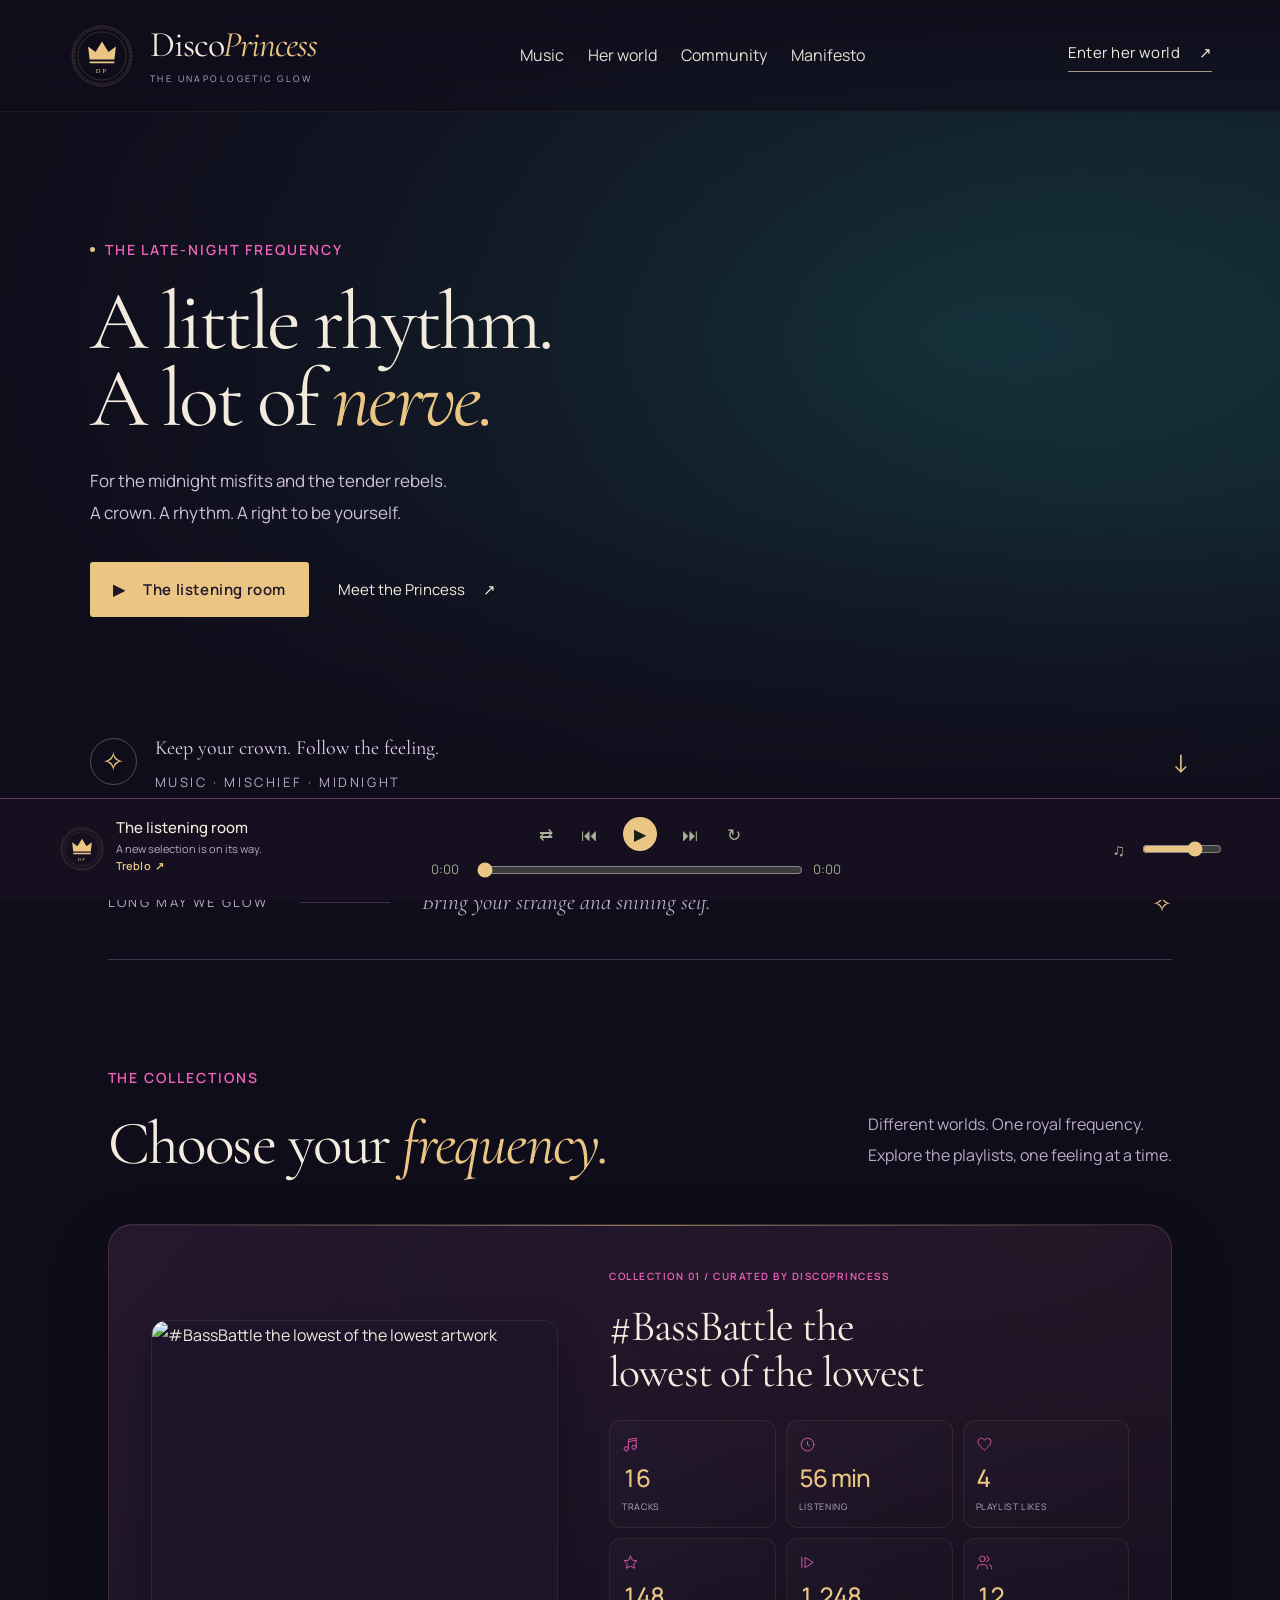
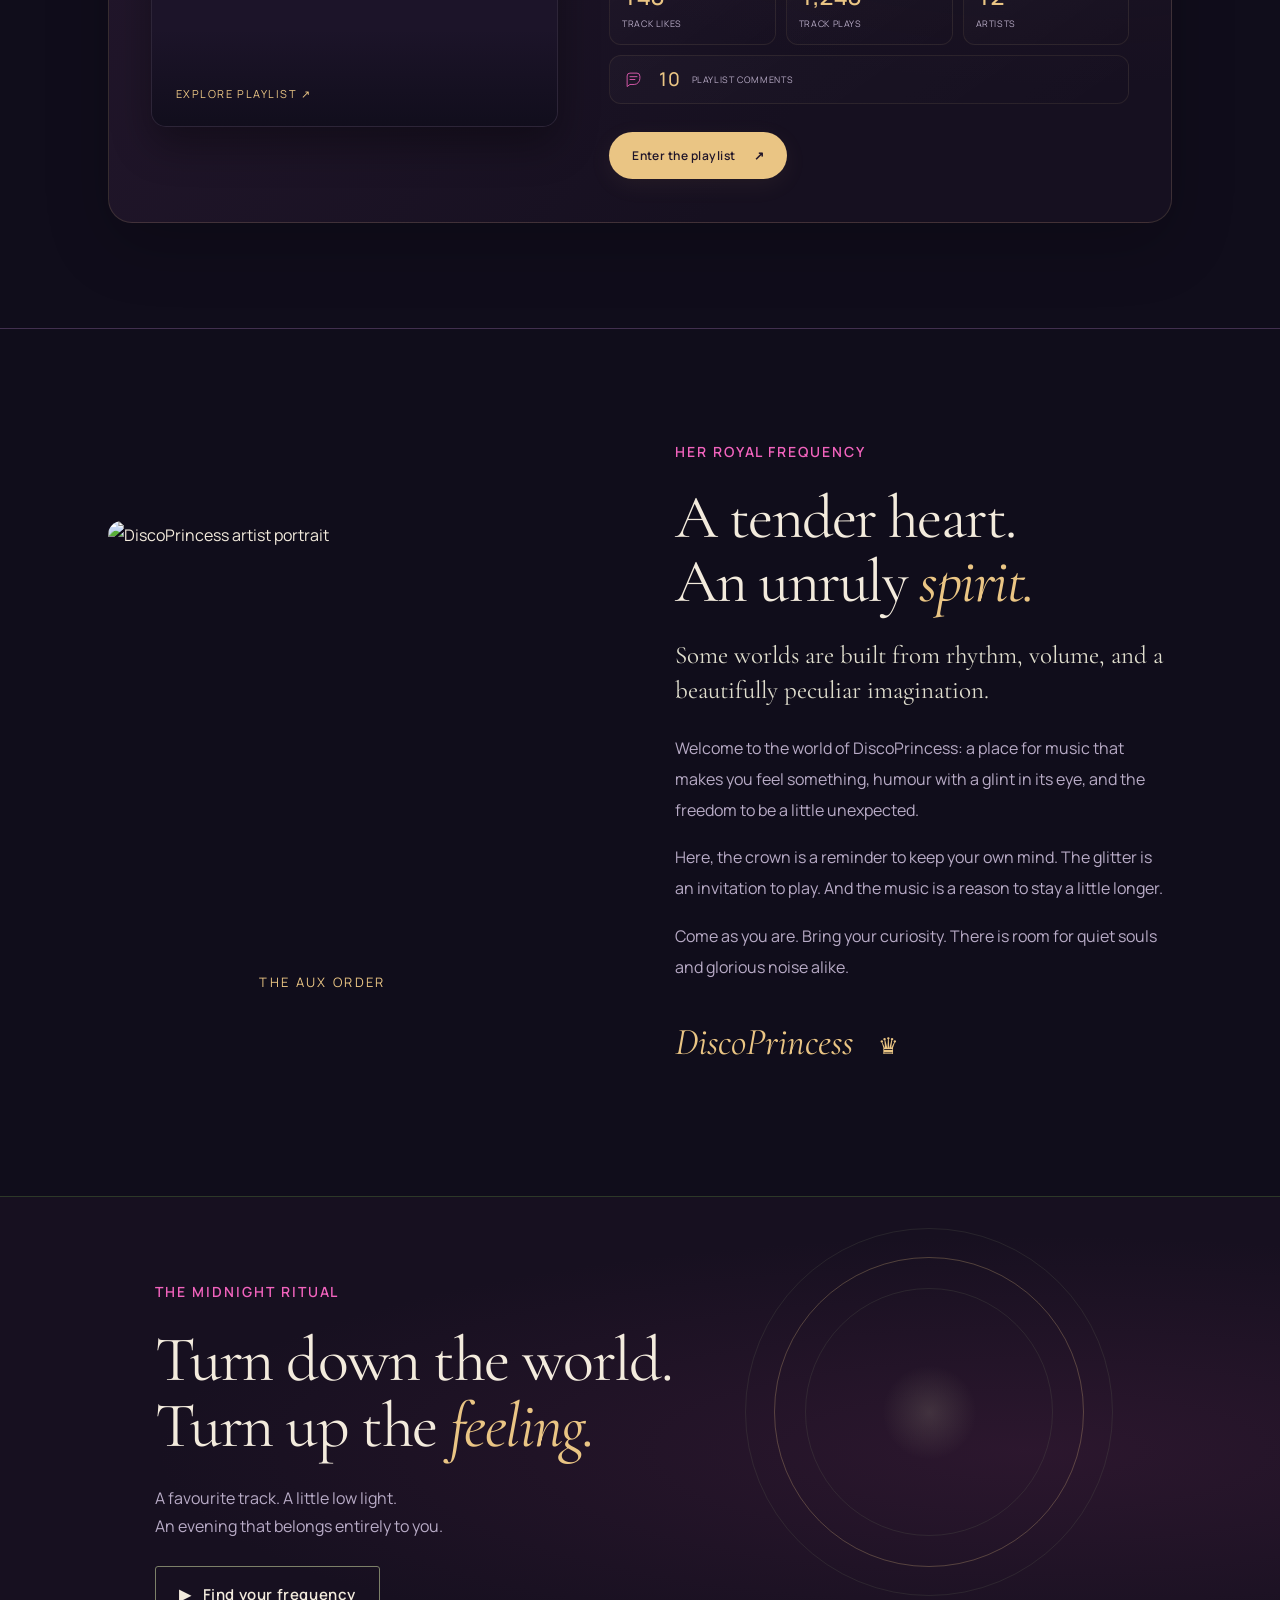
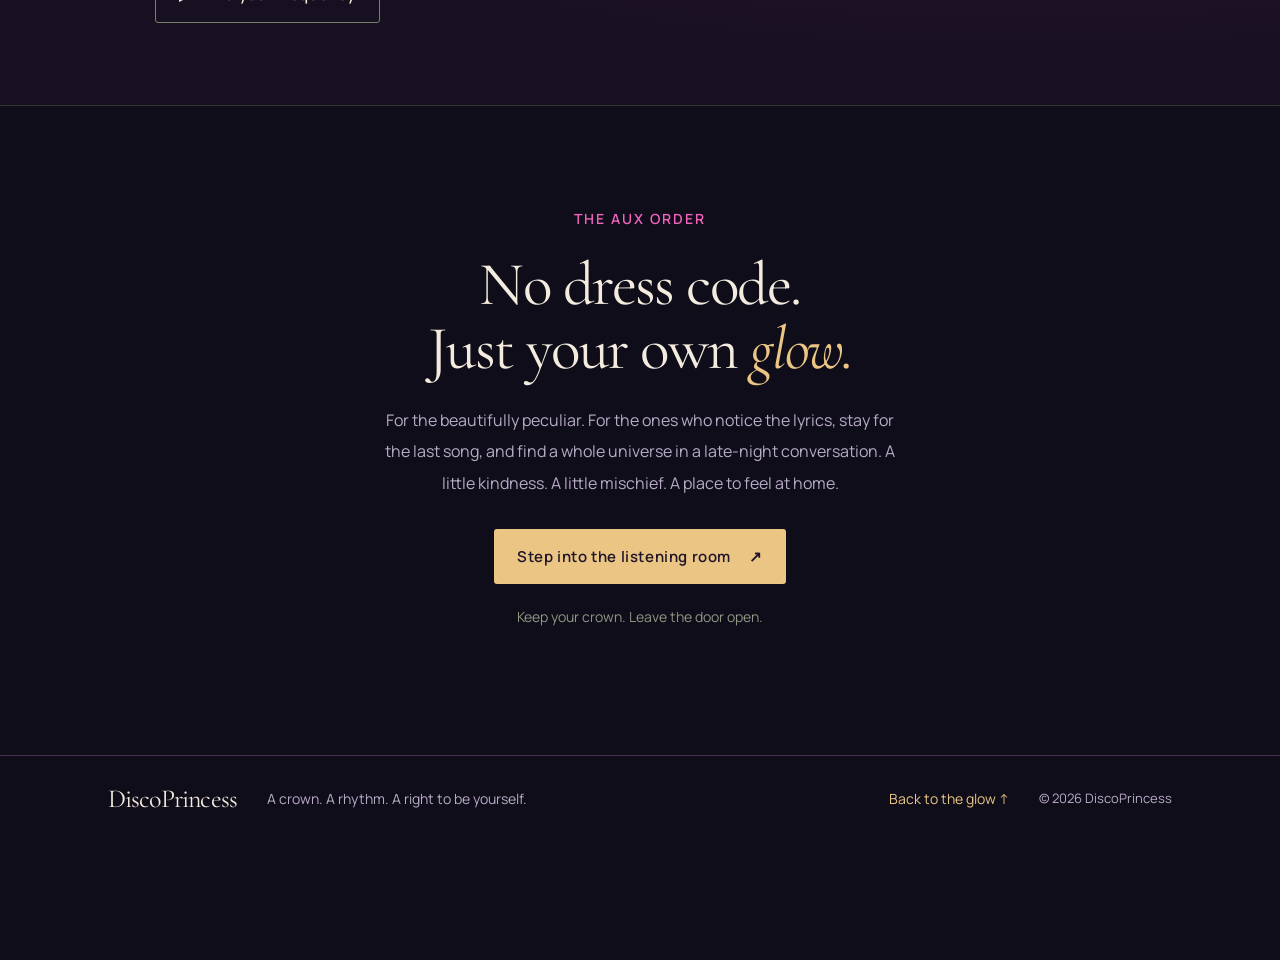
==== index.html @ a052756c "Play automatically discovered hero videos in shuffled order with audio permanently muted" ====
<!doctype html>
<html lang="en">
<head>
<meta charset="utf-8"><meta name="viewport" content="width=device-width,initial-scale=1"><meta name="theme-color" content="#100d1b">
<title>DiscoPrincess — The unapologetic glow</title><meta name="description" content="Step into the world of DiscoPrincess. Music, midnight mischief and the unapologetic glow.">
<meta property="og:title" content="DiscoPrincess — The unapologetic glow"><meta property="og:description" content="A crown. A rhythm. A right to be yourself."><meta property="og:type" content="website">
<link rel="preconnect" href="https://scdn.treblo.com"><link rel="icon" href="assets/mark.svg" type="image/svg+xml"><link rel="stylesheet" href="style.css?v=ddd90df85202">
</head>
<body>
<a class="skip" href="#music">Skip to music</a>
<header><a class="brand" href="#home" aria-label="DiscoPrincess home"><img src="assets/mark.svg" alt="" width="48" height="48"><span>Disco<span class="brand-princess">Princess</span><small>THE UNAPOLOGETIC GLOW</small></span></a><nav aria-label="Main navigation"><a href="#music">Music</a><a href="#about">Her world</a><a href="#community">Community</a><a href="manifesto.html">Manifesto</a></nav><a class="nav-external" href="#music" target="_blank" rel="noopener">Enter her world <span>↗</span></a></header>
<main>
<section class="hero" id="home"><div class="hero-image"></div><video id="hero-video" class="hero-video" muted autoplay playsinline preload="metadata" aria-hidden="true" disablepictureinpicture></video><div class="hero-shade"></div><div class="hero-copy"><p class="eyebrow"><span></span> THE LATE-NIGHT FREQUENCY</p><h1>A little rhythm.<br>A lot of <em>nerve.</em></h1><p class="hero-description">For the midnight misfits and the tender rebels.<br>A crown. A rhythm. A right to be yourself.</p><div class="hero-actions"><button class="button primary" id="begin"><span>▶</span> The listening room</button><a class="text-link" href="#about">Meet the Princess <span>↗</span></a></div></div><div class="hero-caption"><span class="tiny-orbit">✧</span><div>Keep your crown. Follow the feeling.<small>MUSIC · MISCHIEF · MIDNIGHT</small></div></div><a class="scroll" href="#music" aria-label="Explore the music">↓</a></section>
<div class="interlude"><span>LONG MAY WE GLOW</span><span class="interlude-line"></span><p>Bring your strange and shining self.</p><span>✧</span></div>
<section class="music section" id="music"><div class="section-heading"><div><p class="eyebrow">THE COLLECTIONS</p><h2>Choose your <em>frequency.</em></h2></div><p>Different worlds. One royal frequency.<br>Explore the playlists, one feeling at a time.</p></div><!-- PLAYLISTS START --><article class="playlist-feature" id="collection-fc9c7ed2-6dad-46bc-946e-d6cd061907c8"><a class="playlist-cover" href="playlists/fc9c7ed2-6dad-46bc-946e-d6cd061907c8.html"><img src="https://scdn.treblo.com/images/uploadart-6d5d91a7-2a27-45fb-9c42-1676b2cc7963.jpg" alt="#BassBattle the lowest of the lowest artwork" loading="lazy" width="600" height="600"><span>Explore playlist ↗</span></a><div class="playlist-feature-copy"><p class="eyebrow">COLLECTION 01 / CURATED BY DISCOPRINCESS</p><h3><a href="playlists/fc9c7ed2-6dad-46bc-946e-d6cd061907c8.html">#BassBattle the lowest of the lowest</a></h3><div class="playlist-stats"><div class="stat-tile"><i class="stat-icon" aria-hidden="true"><svg viewBox="0 0 24 24" fill="none" stroke="currentColor" stroke-width="1.4" stroke-linecap="round" stroke-linejoin="round"><path d="M9 18V5l11-2v13M9 8l11-2M6 21a3 3 0 1 0 0-6 3 3 0 0 0 0 6ZM17 19a3 3 0 1 0 0-6 3 3 0 0 0 0 6Z"/></svg></i><strong>16</strong><span>tracks</span></div><div class="stat-tile"><i class="stat-icon" aria-hidden="true"><svg viewBox="0 0 24 24" fill="none" stroke="currentColor" stroke-width="1.4" stroke-linecap="round" stroke-linejoin="round"><path d="M12 8v4l3 2M21 12a9 9 0 1 1-18 0 9 9 0 0 1 18 0Z"/></svg></i><strong>56 min</strong><span>listening</span></div><div class="stat-tile"><i class="stat-icon" aria-hidden="true"><svg viewBox="0 0 24 24" fill="none" stroke="currentColor" stroke-width="1.4" stroke-linecap="round" stroke-linejoin="round"><path d="M20 5c-3-3-7-1-8 1C9 1 2 3 3 9c1 5 9 11 9 11s8-6 9-11c0-2 0-3-1-4Z"/></svg></i><strong>4</strong><span>playlist likes</span></div><div class="stat-tile"><i class="stat-icon" aria-hidden="true"><svg viewBox="0 0 24 24" fill="none" stroke="currentColor" stroke-width="1.4" stroke-linecap="round" stroke-linejoin="round"><path d="m12 3 2.8 5.7 6.2.9-4.5 4.4 1.1 6.2-5.6-3-5.6 3 1.1-6.2L3 9.6l6.2-.9Z"/></svg></i><strong>148</strong><span>track likes</span></div><div class="stat-tile"><i class="stat-icon" aria-hidden="true"><svg viewBox="0 0 24 24" fill="none" stroke="currentColor" stroke-width="1.4" stroke-linecap="round" stroke-linejoin="round"><path d="m9 5 11 7-11 7ZM4 5v14"/></svg></i><strong>1,248</strong><span>track plays</span></div><div class="stat-tile"><i class="stat-icon" aria-hidden="true"><svg viewBox="0 0 24 24" fill="none" stroke="currentColor" stroke-width="1.4" stroke-linecap="round" stroke-linejoin="round"><path d="M16 21v-2a4 4 0 0 0-4-4H6a4 4 0 0 0-4 4v2M22 21v-2a4 4 0 0 0-3-3.9M15 3.1a4 4 0 0 1 0 7.8M13 7a4 4 0 1 1-8 0 4 4 0 0 1 8 0Z"/></svg></i><strong>12</strong><span>artists</span></div><div class="stat-tile"><i class="stat-icon" aria-hidden="true"><svg viewBox="0 0 24 24" fill="none" stroke="currentColor" stroke-width="1.4" stroke-linecap="round" stroke-linejoin="round"><path d="M21 11a8 8 0 0 1-8 8H7l-4 3V7a4 4 0 0 1 4-4h10a4 4 0 0 1 4 4ZM7 8h10M7 12h7"/></svg></i><strong>10</strong><span>playlist comments</span></div></div><a class="button primary" href="playlists/fc9c7ed2-6dad-46bc-946e-d6cd061907c8.html">Enter the playlist <span>↗</span></a></div></article><!-- PLAYLISTS END --><div hidden id="tracks"></div><button hidden id="shuffle-all"></button></section><section class="about section" id="about"><div class="portrait-wrap royal-portrait"><img src="https://scdn.treblo.com/images/uploadart-089b21e5-af5d-44e5-b52a-b16971877899.jpg" alt="DiscoPrincess artist portrait" width="800" height="1000"><span class="portrait-label">THE AUX ORDER</span></div><div class="about-copy"><p class="eyebrow">HER ROYAL FREQUENCY</p><h2>A tender heart.<br>An unruly <em>spirit.</em></h2><p class="lead">Some worlds are built from rhythm, volume, and a beautifully peculiar imagination.</p><p>Welcome to the world of DiscoPrincess: a place for music that makes you feel something, humour with a glint in its eye, and the freedom to be a little unexpected.</p><p>Here, the crown is a reminder to keep your own mind. The glitter is an invitation to play. And the music is a reason to stay a little longer.</p><p>Come as you are. Bring your curiosity. There is room for quiet souls and glorious noise alike.</p><div class="signature">DiscoPrincess <span>♛</span></div></div></section>
<section class="pause-section"><div class="pause-inner"><p class="eyebrow">THE MIDNIGHT RITUAL</p><h2>Turn down the world.<br>Turn up the <em>feeling.</em></h2><p>A favourite track. A little low light.<br>An evening that belongs entirely to you.</p><button class="button outline" id="quiet-track">▶ &nbsp; Find your frequency</button><div class="breathing-orbit" aria-hidden="true"><div></div></div></div></section>
<section class="community section" id="community"><p class="eyebrow">THE AUX ORDER</p><h2>No dress code.<br>Just your own <em>glow.</em></h2><p>For the beautifully peculiar. For the ones who notice the lyrics, stay for the last song, and find a whole universe in a late-night conversation. A little kindness. A little mischief. A place to feel at home.</p><a class="button primary" href="#music">Step into the listening room <span>↗</span></a><p class="community-small">Keep your crown. Leave the door open.</p></section></main>
<footer><a class="brand" href="#home">DiscoPrincess</a><p>A crown. A rhythm. A right to be yourself.</p><a href="#home">Back to the glow ↑</a><small>© <span id="year"></span> DiscoPrincess</small></footer>
<aside class="player" aria-label="Music player"><div class="now-playing"><img id="player-art" src="assets/mark.svg" alt="" width="48" height="48"><div><strong id="player-title">The listening room</strong><span id="player-subtitle">A new selection is on its way.</span><a id="song-link" href="https://treblo.com/playlist/fc9c7ed2-6dad-46bc-946e-d6cd061907c8" target="_blank" rel="noopener" aria-label="Open current song on Treblo">Treblo <span aria-hidden="true">↗</span></a></div></div><div class="player-center"><div class="player-buttons"><button id="shuffle" aria-label="Enable shuffle" aria-pressed="false">⇄</button><button id="prev" aria-label="Previous track">⏮</button><button id="play" class="play-main" aria-label="Play">▶</button><button id="next" aria-label="Next track">⏭</button><button id="repeat" aria-label="Repeat current track" aria-pressed="false">↻</button></div><div class="progress"><span id="elapsed">0:00</span><input id="seek" type="range" min="0" max="100" value="0" aria-label="Playback position"><span id="duration">0:00</span></div></div><div class="player-end"><button id="mute" aria-label="Mute">♫</button><input id="volume" aria-label="Volume" type="range" min="0" max="1" step="0.01" value="0.7"></div><p id="player-status" class="player-status" role="status" aria-live="polite"></p></aside>
<audio id="audio" preload="none"></audio>
<script id="hero-video-data" type="application/json">[]</script><script id="track-data" type="application/json">[{"id": "0cd29cd9-27c5-4252-bf09-23062aa931f0", "title": "Bow to the Bass #BassBattle", "artist": "discoprincess", "audio": "https://cdn.treblo.com/generations3/audio_85b8567b-b85a-414c-bc3e-8d054627ffb2_1.ogg", "artwork": "https://scdn.treblo.com/images/uploadart-91655e50-d3aa-4a3b-814c-42bddfdda9f8.jpg", "duration": 221, "tags": ["bass house", "bass", "lowend", "deep", "acid house", "uk bass", "halftime", "riddim", "bass drum", "dark electronic", "heavy", "club", "rap", "female vocalist", "energetic", "british"], "likes": 11, "plays": 173, "comments": 5, "url": "https://treblo.com/song/0cd29cd9-27c5-4252-bf09-23062aa931f0"}, {"id": "59c1f8b3-5113-49fc-bf54-03ad0aba3779", "title": "Did Someone Say \"BASS\" (#BassBattle)", "artist": "numanpi", "audio": "https://cdn.treblo.com/generations3/audio_1c0fc709-72e5-402c-9d0e-783eaaed6717_0.ogg", "artwork": "https://scdn.treblo.com/images/uploadart-84c3ee97-957a-4098-b1fa-fa8542ac143c.jpg", "duration": 191, "tags": ["deep", "loud", "jump-up", "heavy", "powerful", "bass"], "likes": 8, "plays": 74, "comments": 2, "url": "https://treblo.com/song/59c1f8b3-5113-49fc-bf54-03ad0aba3779"}, {"id": "9112c1e4-9d53-4cbd-8135-0081aefa0220", "title": "Midnight Momentum #Bass Battle", "artist": "zion2000px", "audio": "https://cdn.treblo.com/generations3/audio_81d310ec-75b7-4480-a553-53e04c5103af_0.ogg", "artwork": "https://scdn.treblo.com/images/uploadart-7c2b322d-7c7e-40bc-90d7-1f6872d9728a.jpg", "duration": 268, "tags": ["upbeat", "2020s", "deep", "powerful", "atmospheric", "live", "bassline", "trailer music", "ambiance", "downtempo", "electronic", "energetic", "ambient", "epic", "explicit", "deadpan", "melodic", "rhythmic", "nocturnal", "percussion", "dancefloor drum and bass", "breakbeat", "instrumental", "electronic-synth"], "likes": 3, "plays": 30, "comments": 1, "url": "https://treblo.com/song/9112c1e4-9d53-4cbd-8135-0081aefa0220"}, {"id": "e641bf86-9cb7-4dae-a39f-0915d5e0407b", "title": "Deeper #BassBattle", "artist": "joe34789h", "audio": "https://cdn.treblo.com/generations3/audio_4a3bd480-d578-4de7-a343-b676e968c3d0_1.ogg", "artwork": "https://scdn.treblo.com/images/genoninsert_e641bf86-9cb7-4dae-a39f-0915d5e0407b.webp", "duration": 208, "tags": ["2020s", "bassline", "electronic", "future garage", "rhythmic", "nocturnal", "bass house", "party", "uk bass", "dubstep"], "likes": 4, "plays": 33, "comments": 0, "url": "https://treblo.com/song/e641bf86-9cb7-4dae-a39f-0915d5e0407b"}, {"id": "5960f8f2-900d-4f42-871a-d3340f646f11", "title": "Get Ur bAss Ready (#BassBattle)", "artist": "numanpi", "audio": "https://cdn.treblo.com/generations3/audio_f9a02d06-dfb0-434e-b1bb-9561d9319b29_0.ogg", "artwork": "https://scdn.treblo.com/images/uploadart-d4aa6bc3-c249-47ab-8265-e2723fc21e0d.jpg", "duration": 204, "tags": ["2020s", "deep", "heavy", "bassline"], "likes": 9, "plays": 81, "comments": 1, "url": "https://treblo.com/song/5960f8f2-900d-4f42-871a-d3340f646f11"}, {"id": "a6767a8e-213f-407c-95f0-dde8709ae346", "title": "𝙍𝙚𝙚𝙨𝙚’𝙨 ⓟⓘⓔⓒⓔⓢ #BassBattle (Need more Cowbell!)", "artist": "everready0202", "audio": "https://cdn.treblo.com/generations3/audio_6e1d67b9-a8eb-42a8-92a9-8e7c00e8e14a_1.ogg", "artwork": "https://scdn.treblo.com/images/uploadart-79acef30-8d74-4a1c-af5d-fa6a2dd09cba.png", "duration": 251, "tags": ["cowbell"], "likes": 26, "plays": 248, "comments": 2, "url": "https://treblo.com/song/a6767a8e-213f-407c-95f0-dde8709ae346"}, {"id": "2425cecf-babd-4e94-b3ef-eba6eddeae19", "title": "Child in the Dark", "artist": "ridley084", "audio": "https://cdn.treblo.com/generations3/audio_8e74af40-a573-40a7-8b68-7faff75c3195_1.ogg", "artwork": "https://scdn.treblo.com/images/uploadart-e01a37dc-c570-43d1-8d47-aff37b6ba9db.webp", "duration": 168, "tags": ["ominous", "industrial", "aggressive", "alternative pop", "hardcore", "industrial techno", "2020s", "electro-industrial", "dark pop"], "likes": 4, "plays": 36, "comments": 0, "url": "https://treblo.com/song/2425cecf-babd-4e94-b3ef-eba6eddeae19"}, {"id": "a203b02d-d32a-46ab-8fc7-6e96e47aab14", "title": "Subsonic Collapse #BASSBATTLE", "artist": "jintymculloch", "audio": "https://cdn.treblo.com/generations3/audio_b9c68d3a-9245-4f6b-9aa2-83f1ed81323b_0.ogg", "artwork": "https://scdn.treblo.com/images/uploadart-7056bcbf-bf9f-4e05-9771-bfdebed66b7c.webp", "duration": 216, "tags": ["apocalyptic", "male vocalist", "aggressive", "dark", "slam metal", "deathcore", "djent", "2020s", "brutal death metal", "heavy"], "likes": 5, "plays": 33, "comments": 0, "url": "https://treblo.com/song/a203b02d-d32a-46ab-8fc7-6e96e47aab14"}, {"id": "f7232f0b-042e-45a4-bc03-5a9b28e7f13f", "title": "Boom Kittys Return", "artist": "floofyc4t", "audio": "https://cdn.treblo.com/generations3/audio_a2c87dd3-984a-40ce-9698-2155ffd7f67c_1.ogg", "artwork": "https://scdn.treblo.com/images/uploadart-524b9f03-87b0-450b-a85c-9b17f506ecc2.webp", "duration": 189, "tags": ["2020s", "aggressive", "male vocalist", "hardcore edm", "vulgar", "trap [edm]", "bass house", "brostep", "riddim", "dubstep", "dark", "heavy"], "likes": 11, "plays": 67, "comments": 0, "url": "https://treblo.com/song/f7232f0b-042e-45a4-bc03-5a9b28e7f13f"}, {"id": "affb6f46-e7f5-4ede-b3a0-da1f8ac85486", "title": "Guessing #BASSBATTLE", "artist": "jintymculloch", "audio": "https://cdn.treblo.com/generations3/audio_dfdf00e0-6063-4ef3-ba46-e5b5c03ccff6_1.ogg", "artwork": "https://scdn.treblo.com/images/uploadart-671020bb-da49-4790-a7af-7828bb08512e.webp", "duration": 240, "tags": ["slam metal", "lowend", "heavy", "intense", "full-on psytrance", "dark psytrance"], "likes": 14, "plays": 88, "comments": 1, "url": "https://treblo.com/song/affb6f46-e7f5-4ede-b3a0-da1f8ac85486"}, {"id": "23376ffd-4672-48a0-ad80-0c7afaaf0b0c", "title": "Bass Tester", "artist": "saundo", "audio": "https://cdn.treblo.com/generations3/audio_f3c00c20-58d0-49e0-9b41-c9a973116d38_1.ogg", "artwork": "https://scdn.treblo.com/images/uploadart-b4ed797e-69f9-46ec-becd-bac1037ab128.png", "duration": 209, "tags": ["future bass", "2020s", "trap [edm]", "trap edm", "miami bass", "energetic", "good artist", "good song", "singer-songwriter", "bass", "double bass", "world", "heavy", "aggressive", "drums", "russian trap", "requiem"], "likes": 17, "plays": 204, "comments": 4, "url": "https://treblo.com/song/23376ffd-4672-48a0-ad80-0c7afaaf0b0c"}, {"id": "f9fac050-98a4-46b5-93c6-93696cb9a555", "title": "Take The Low #BASSBATTLE", "artist": "jintymculloch", "audio": "https://cdn.treblo.com/generations3/audio_63e8fdf0-be9a-48f6-9a3f-8a858c817d49_1.ogg", "artwork": "https://scdn.treblo.com/images/uploadart-dddec30b-70da-4461-a300-ffaf398e2df1.webp", "duration": 263, "tags": ["hard trance", "donk", "heavy", "bassline", "lowend", "hardstyle"], "likes": 4, "plays": 34, "comments": 1, "url": "https://treblo.com/song/f9fac050-98a4-46b5-93c6-93696cb9a555"}, {"id": "4ace9453-7a81-4fa5-90e2-06fbaaf246df", "title": "Hail to Gumbo [King of Bass] #BassBattle", "artist": "umbradeus", "audio": "https://cdn.treblo.com/generations3/audio_a5b8e0ed-f375-48d1-b4e9-544865a9c20a_0.ogg", "artwork": "https://scdn.treblo.com/images/uploadart-2c792530-e6d5-4ac2-868a-770873faa603.png", "duration": 204, "tags": ["grime", "darkstep", "dark trap", "deep", "bass", "glitch hop edm", "lowend", "aggressive", "drumstep", "deathstep", "future bass", "bassline", "glitch", "weird", "quirky", "bass", "fast", "fast", "fast"], "likes": 6, "plays": 25, "comments": 1, "url": "https://treblo.com/song/4ace9453-7a81-4fa5-90e2-06fbaaf246df"}, {"id": "fb80dd97-2106-4ccc-a211-857a11f3c668", "title": "360 Devastation #bassbattle", "artist": "mahmoudhassan", "audio": "https://cdn.treblo.com/generations3/audio_dceb6941-2936-4733-ab53-56e4de2e1c71_1.ogg", "artwork": "https://scdn.treblo.com/images/genoninsert_fb80dd97-2106-4ccc-a211-857a11f3c668.webp", "duration": 180, "tags": ["bass house", "gabber", "hardstyle", "uk bass", "bassline", "riddim", "hardcore edm", "dubstep", "hardcore breaks", "2020s", "brostep", "electronic trap"], "likes": 12, "plays": 71, "comments": 6, "url": "https://treblo.com/song/fb80dd97-2106-4ccc-a211-857a11f3c668"}, {"id": "24052074-bf8b-44e9-b22d-7ba9141f96cf", "title": "Bubblegum Bassquake", "artist": "bunnieparker", "audio": "https://cdn.treblo.com/generations3/audio_b8dff1a3-9b62-4b71-8ca8-bfd89b3d04d2_0.ogg", "artwork": "https://scdn.treblo.com/images/uploadart-1018143a-53b9-4ccf-b1f8-7b08379cbcfb.png", "duration": 180, "tags": ["bass", "brostep", "hyperpop", "heavy", "metal", "female vocalist", "2020s", "edm", "dubstep", "bubblegum bass", "hardcore edm"], "likes": 11, "plays": 34, "comments": 3, "url": "https://treblo.com/song/24052074-bf8b-44e9-b22d-7ba9141f96cf"}, {"id": "12c2b8fc-a3ad-4bde-bef8-47e03fea699b", "title": "Hiccups [King of Bass]", "artist": "umbradeus", "audio": "https://cdn.treblo.com/generations3/audio_8ad85555-d113-47b7-a457-fcad61834bfc_0.ogg", "artwork": "https://scdn.treblo.com/images/uploadart-4e16779a-8875-4227-afee-2c0ab296fc7e.png", "duration": 147, "tags": ["dubstep", "grime", "dark trap", "deep", "bass", "glitch hop edm", "lowend", "aggressive", "drumstep", "future bass", "bassline", "glitch", "weird", "quirky", "bass", "fast", "fast", "fast"], "likes": 3, "plays": 17, "comments": 0, "url": "https://treblo.com/song/12c2b8fc-a3ad-4bde-bef8-47e03fea699b"}]</script><script src="app.js?v=64a5ce23d6e7"></script>
</body></html>
---- style.css ----
@import url('https://fonts.googleapis.com/css2?family=Cormorant+Garamond:ital,wght@0,400;0,500;0,600;1,400;1,500&family=Manrope:wght@400;500;600;700&display=swap');
:root{color-scheme:dark;--bg:#100d1b;--surface:#1c1429;--ink:#f3ebdd;--muted:#b8abc6;--gold:#eac584;--line:#42304f;--serif:'Cormorant Garamond',Georgia,serif;--sans:Manrope,Arial,sans-serif}*{box-sizing:border-box}html{scroll-behavior:smooth;scroll-padding-top:90px}body{margin:0;background:var(--bg);color:var(--ink);font-family:var(--sans);font-size:16px;line-height:1.8;padding-bottom:118px}button,a,input{-webkit-tap-highlight-color:transparent}button{font:inherit;cursor:pointer;color:inherit}a{color:inherit;text-decoration:none}button:focus-visible,a:focus-visible,input:focus-visible{outline:2px solid var(--gold);outline-offset:5px}button{border:0}button:disabled{opacity:.5;cursor:wait}.skip{position:fixed;top:-100px;left:12px;background:var(--gold);color:var(--bg);padding:12px;z-index:100}.skip:focus{top:12px}header{height:88px;display:flex;align-items:center;justify-content:space-between;padding:0 5.3%;border-bottom:1px solid #ffffff0d;position:absolute;z-index:3;width:100%;background:linear-gradient(#100d1bd9,#100d1b33)}.brand{font-family:var(--serif);font-size:33px;letter-spacing:1px;line-height:1}.symbol{font-size:32px;margin-right:6px;color:var(--gold)}.brand-dot{color:var(--gold)}nav{display:flex;gap:35px;font-size:16px}nav a{color:#e1dfd4}nav a:hover,.text-link:hover{color:var(--gold)}.nav-external{font-size:15px;letter-spacing:.03em;border-bottom:1px solid #a59b7c;padding-bottom:5px}.nav-external span{margin-left:15px}.hero{position:relative;min-height:740px;height:92svh;max-height:1050px;overflow:hidden}.hero-image{position:absolute;inset:0;background:url('assets/banner.webp') center center/cover no-repeat;filter:brightness(.66) saturate(.75);transform:scale(1.01)}.hero-shade{position:absolute;inset:0;background:linear-gradient(90deg,#0d120fda 0%,#100d1b96 33%,#100d1b08 69%),linear-gradient(0deg,var(--bg),transparent 36%,#100d1b28)}.hero-copy{position:absolute;top:25%;left:8.4%;max-width:630px}.eyebrow{font-size:14px;font-weight:600;letter-spacing:.22em;color:var(--gold);margin:0 0 22px;display:flex;align-items:center;gap:10px}.eyebrow>span{width:5px;height:5px;border-radius:50%;background:var(--gold)}h1,h2,p{margin-top:0}h1{font-family:var(--serif);font-weight:400;font-size:clamp(76px,8.8vw,136px);line-height:.92;letter-spacing:-.035em;margin-bottom:28px}em{color:var(--gold);font-weight:400}h2{font-family:var(--serif);font-weight:400;font-size:clamp(45px,4.8vw,74px);line-height:1.04;letter-spacing:-.025em;margin:0 0 24px}.hero-description{color:#d5d7ca;font-size:17px;line-height:1.9;margin-bottom:32px}.hero-actions{display:flex;align-items:center;gap:29px}.button{border-radius:3px;display:inline-flex;align-items:center;justify-content:center;gap:18px;padding:14px 23px;font-size:15px;font-weight:600;letter-spacing:.04em;transition:background .2s,transform .2s}.button:hover{transform:translateY(-2px)}.primary{background:var(--gold);color:#171d16}.primary:hover{background:#e6d6b1}.outline{background:transparent;border:1px solid #7c8068;color:var(--ink)}.text-link{font-size:15px;display:flex;gap:18px}.hero-caption{position:absolute;bottom:52px;left:8.4%;display:flex;align-items:center;gap:18px;color:#d3d5c6;font-family:var(--serif);font-size:20px}.hero-caption small{display:block;font-family:var(--sans);font-size:13px;letter-spacing:.2em;margin-top:5px;color:#a2a897}.tiny-orbit{border:1px solid #a6af8e66;width:47px;height:47px;display:grid;place-items:center;border-radius:50%;color:var(--gold);font-size:27px}.scroll{position:absolute;bottom:62px;right:7%;font-size:25px;color:var(--gold)}.interlude{display:flex;align-items:center;gap:32px;margin:0 8.4%;padding:35px 0;border-bottom:1px solid var(--line)}.interlude>span:first-child{font-size:13px;letter-spacing:.18em;color:var(--muted)}.interlude-line{height:1px;width:90px;background:var(--line)}.interlude p{font-family:var(--serif);font-size:23px;font-style:italic;margin:0;color:var(--muted)}.interlude>span:last-child{margin-left:auto;font-size:24px;color:var(--gold)}.section{max-width:1450px;margin:auto;padding:105px 8.4%}.section-heading{display:flex;align-items:flex-end;justify-content:space-between;gap:40px;margin-bottom:34px}.section-heading h2{margin:0}.section-heading>p{color:var(--muted);font-size:16px;line-height:1.9;margin:0 0 6px}.music-toolbar{display:flex;align-items:center;justify-content:space-between;margin-bottom:27px;gap:20px}.filters{display:flex;gap:8px;flex-wrap:wrap}.filters button{background:transparent;border:1px solid transparent;border-radius:25px;padding:7px 16px;font-size:14px;color:var(--muted)}.filters button.active{border-color:#747d62;color:var(--ink);background:#22271e}.shuffle{background:transparent;font-size:14px;color:var(--gold);white-space:nowrap}.track-grid{display:grid;grid-template-columns:repeat(4,minmax(0,1fr));gap:31px 23px}.track-card{min-width:0}.track-art{position:relative;aspect-ratio:1;overflow:hidden;border-radius:4px;background:var(--surface)}.track-art img{width:100%;height:100%;object-fit:cover;transition:transform .6s;display:block}.track-art:hover img{transform:scale(1.04)}.track-art:after{content:'';position:absolute;inset:0;pointer-events:none;background:linear-gradient(transparent 60%,#0007)}.track-play{position:absolute;right:14px;bottom:14px;z-index:1;display:grid;place-items:center;width:43px;height:43px;border-radius:50%;background:#e2d5b5;color:#172016;box-shadow:0 2px 20px #0004;font-size:16px}.track-card.playing .track-art{outline:1px solid var(--gold);outline-offset:3px}.track-title-row{display:flex;justify-content:space-between;align-items:baseline;gap:10px;margin-top:13px}.track-title-row h3{font-size:16px;font-weight:500;margin:0;line-height:1.4}.track-title-row>span{font-size:13px;color:#8f9687;flex-shrink:0}.track-meta{display:flex;justify-content:space-between;gap:10px;color:#929a87;font-size:13px;margin-top:5px;text-transform:uppercase;letter-spacing:.08em}.track-meta a{color:var(--gold);flex-shrink:0;font-size:16px}.music-note{font-size:14px;color:#949d87;margin:28px 0 0}.music-note a{color:var(--gold)}.about{display:grid;grid-template-columns:1fr 1.08fr;gap:10%;align-items:center;border-top:1px solid var(--line);padding-top:110px;padding-bottom:120px}.portrait-wrap{position:relative;max-width:430px}.portrait-wrap>img{display:block;width:100%;height:auto;aspect-ratio:4/5;object-fit:cover;object-position:center 35%;filter:saturate(.62);border-radius:160px 160px 4px 4px}.portrait-label{display:block;font-size:13px;letter-spacing:.18em;color:#8e9885;text-align:center;margin-top:20px}.portrait-orbit{position:absolute;right:-30px;bottom:60px;border:1px solid #818c6b;border-radius:50%;width:85px;height:85px;display:grid;place-items:center;background:var(--bg);color:var(--gold);font-size:45px}.about-copy>p:not(.eyebrow){font-size:16px;line-height:1.95;color:var(--muted)}.about-copy>p.lead{font-family:var(--serif);font-size:25px;line-height:1.4;color:#e0dece}.signature{font-family:var(--serif);font-style:italic;font-size:38px;color:var(--gold);margin-top:25px}.signature span{font-style:normal;font-size:23px;padding-left:16px}.pause-section{background:radial-gradient(ellipse at 80% 50%,#333b2729,transparent 65%),#191f17;border-top:1px solid #2d3828;border-bottom:1px solid #2d3828;overflow:hidden}.pause-inner{max-width:1200px;margin:auto;position:relative;padding:82px 9%;min-height:425px}.pause-inner h2{font-size:64px}.pause-inner p:not(.eyebrow){font-size:16px;color:var(--muted);margin-bottom:25px}.breathing-orbit{position:absolute;width:310px;height:310px;border:1px solid #58654880;border-radius:50%;right:13%;top:60px;display:grid;place-items:center;animation:breathe 10s ease-in-out infinite}.breathing-orbit:before,.breathing-orbit:after{content:'';position:absolute;border:1px solid #6b765c33;border-radius:50%;inset:-30px}.breathing-orbit:after{inset:30px}.breathing-orbit div{width:95px;height:95px;background:radial-gradient(circle,#d6d5ad26,transparent 70%);border-radius:50%}@keyframes breathe{0%,100%{transform:scale(.85);opacity:.55}50%{transform:scale(1.08);opacity:1}}.community{text-align:center;max-width:870px;padding-top:100px;padding-bottom:95px}.community .eyebrow{justify-content:center}.community>p:not(.eyebrow){font-size:16px;color:var(--muted);max-width:530px;margin:0 auto 30px;line-height:1.95}.community .community-small{font-size:14px!important;margin-top:19px!important;color:#8d9782!important}footer{display:flex;align-items:center;gap:30px;border-top:1px solid var(--line);padding:30px 8.4%;color:var(--muted)}footer .brand{font-size:26px;color:var(--ink)}footer p{font-size:14px;margin:0;flex:1}footer>a:not(.brand){font-size:14px;color:var(--gold)}footer small{font-size:13px}.player{position:fixed;z-index:10;bottom:0;left:0;right:0;background:#171c15f5;backdrop-filter:blur(20px);border-top:1px solid #5c654744;display:grid;grid-template-columns:1fr 1.2fr 1fr;align-items:center;gap:24px;padding:15px 4.5% max(15px,env(safe-area-inset-bottom));min-height:102px}.now-playing{display:flex;gap:13px;align-items:center;min-width:0}.now-playing img{border-radius:3px;object-fit:cover}.now-playing>div{min-width:0}.now-playing strong{font-weight:500;font-size:15px;display:block;white-space:nowrap;overflow:hidden;text-overflow:ellipsis}.now-playing span{font-size:13px;color:#939f85;display:block}.player-center{min-width:0}.player-buttons{display:flex;align-items:center;justify-content:center;gap:22px}.player button{background:transparent;color:#a8b399;font-size:17px;padding:0 3px;line-height:1}.player button[aria-pressed=true]{color:var(--gold)}.player .play-main{width:34px;height:34px;background:var(--gold);color:#172015;border-radius:50%;font-size:16px}.progress{display:flex;align-items:center;gap:10px;margin-top:7px}.progress span{font-size:13px;color:#9eaa8f;min-width:25px}input[type=range]{accent-color:var(--gold);height:14px;margin:0;cursor:pointer}.progress input{width:100%;min-width:0}.player-end{display:flex;align-items:center;justify-content:flex-end;gap:16px}.player-end input{width:80px}.player-end>a{font-size:18px;color:var(--gold)}.player-status{position:absolute;bottom:100%;right:5%;max-width:90%;font-size:15px;background:#262e20;padding:8px 16px;border-radius:4px;margin:0 0 8px;box-shadow:0 5px 30px #0006}.player-status:empty{display:none}
@media(min-width:1600px){.section{padding-left:70px;padding-right:70px}}@media(max-width:1000px){.hero-copy{left:6%;top:29%}.hero{min-height:670px}.section{padding:75px 6%}.interlude{margin:0 6%}.track-grid{grid-template-columns:repeat(3,minmax(0,1fr))}.section-heading>p{max-width:260px}.about{gap:8%}.player{grid-template-columns:1fr 1.3fr .55fr;gap:15px}.player-end input{width:55px}.breathing-orbit{right:8%;width:230px;height:230px;top:100px}}@media(max-width:700px){body{padding-bottom:147px}header{height:75px;padding:0 6%}.brand{font-size:28px}nav{gap:20px;font-size:14px}nav a:last-child{display:none}.nav-external{display:none}.hero{height:85svh;min-height:640px;max-height:820px}.hero-image{background-position:58% center}.hero-shade{background:linear-gradient(90deg,#100d1bcc,#100d1b55),linear-gradient(0deg,var(--bg),transparent 60%)}.hero-copy{top:27%;left:7%}.hero h1{font-size:88px}.hero-description{font-size:16px}.eyebrow{font-size:13px}.hero-actions{gap:22px}.button{padding:13px 20px;font-size:14px}.hero-caption{left:7%;bottom:40px;font-size:17px}.hero-caption small{font-size:13px}.scroll{right:7%;bottom:53px}.interlude{gap:15px;padding:28px 0}.interlude>span:first-child{font-size:13px;max-width:75px}.interlude-line{display:none}.interlude p{font-size:18px}.section{padding:62px 7%}.section-heading{display:block}.section-heading>p{max-width:100%;margin-top:17px;font-size:15px}.music-toolbar{align-items:flex-start;gap:16px;flex-direction:column}.filters{gap:2px}.filters button{padding:6px 11px}.track-grid{grid-template-columns:repeat(2,minmax(0,1fr));gap:26px 16px}.track-title-row{display:block}.track-title-row h3{font-size:15px}.track-title-row>span{font-size:13px}.track-meta{font-size:13px;letter-spacing:.06em}.track-play{width:36px;height:36px;bottom:10px;right:10px}.music-note{line-height:1.8}.music-note a{display:block}.about{display:flex;flex-direction:column;gap:45px;align-items:stretch}.portrait-wrap{width:78%;margin:auto;max-width:330px}.portrait-orbit{width:65px;height:65px;right:-25px;font-size:35px}.about-copy h2{font-size:53px}.pause-inner{padding:65px 7%;min-height:430px}.pause-inner h2{font-size:54px;position:relative;z-index:1}.pause-inner>p,.pause-inner>button{position:relative;z-index:1}.breathing-orbit{right:-75px;width:240px;height:240px;top:115px;opacity:.4!important}.community h2{font-size:51px}.community>p:not(.eyebrow){font-size:16px}footer{padding:28px 7%;display:grid;grid-template-columns:1fr auto;gap:17px}footer p{grid-row:2;grid-column:1;font-size:13px}footer small{grid-row:2;grid-column:2}.player{grid-template-columns:1fr auto;gap:6px 16px;min-height:136px;padding:12px 5% max(12px,env(safe-area-inset-bottom))}.player-center{display:contents}.now-playing{grid-column:1;grid-row:1}.now-playing img{width:38px;height:38px}.player-buttons{grid-column:2;grid-row:1;gap:13px}.player-buttons #shuffle,.player-buttons #repeat{display:none}.player-end{grid-row:3;grid-column:1 / -1;justify-content:center;gap:16px}.player-end input{width:100px}.progress{grid-column:1 / -1;grid-row:2;margin-top:5px}.player .play-main{width:32px;height:32px}.player button{font-size:17px}.player-end>a{font-size:17px}.player-status{right:5%}}
@media(prefers-reduced-motion:reduce){html{scroll-behavior:auto}*,*:before,*:after{animation:none!important;transition:none!important}}@media(max-width:360px){.hero h1{font-size:75px}.hero-actions{gap:14px}.text-link{font-size:14px}.player-buttons{gap:7px}}

/* Give enlarged text space to wrap at narrow widths. */
.hero-copy{right:7%}.hero-actions,.music-toolbar{flex-wrap:wrap}.track-title-row{flex-wrap:wrap;gap:4px 10px}.track-title-row h3{font-weight:600}.track-meta{letter-spacing:.04em;color:var(--muted)}.progress span{min-width:36px;font-variant-numeric:tabular-nums}.interlude>span:first-child{flex-shrink:0}.eyebrow{letter-spacing:.14em}.now-playing span,.portrait-label,.music-note,footer small{color:var(--muted)}
@media(max-width:700px){.hero{min-height:720px;max-height:920px}.hero-copy{top:22%}.hero-actions{gap:14px 22px}.interlude>span:first-child{max-width:100px}.now-playing strong{font-size:15px}.now-playing span{font-size:13px}.player{min-height:150px}body{padding-bottom:166px}nav{gap:16px}.hero-caption{right:7%}.hero-caption small{letter-spacing:.12em}.community>p:not(.eyebrow){font-size:16px}}


/* DiscoPrincess: the manifesto palette and crown identity. */
:root{--pink:#f163bd;--serif:'Cormorant Garamond',Georgia,serif}header{background:linear-gradient(#100d1be6,#100d1b00)}.brand{display:flex;gap:13px;align-items:center;font-size:29px;letter-spacing:-.03em}.brand img{flex:none}.brand-princess{font-style:italic;color:var(--gold)}.brand small{display:block;font:8px var(--sans);letter-spacing:.27em;margin-top:9px;color:var(--muted)}h1{font-size:clamp(72px,8.1vw,126px)}.hero-image{background:radial-gradient(ellipse at 80% 42%,#733d723b,transparent 52%),radial-gradient(ellipse at 30% 85%,#d078ac17,transparent 50%),#100d1b;filter:none}.hero-image:after{content:'';position:absolute;inset:6% -3% 0 43%;background:url('assets/mark.svg') center/contain no-repeat;opacity:.65;transform:rotate(-9deg)}.hero-shade{background:linear-gradient(90deg,#100d1bea,#100d1b66 54%,transparent),linear-gradient(0deg,var(--bg),transparent 35%)}.eyebrow{color:var(--pink)}em{color:var(--gold)}.hero-description{color:#cfc0d9}.hero-caption{color:#dfcfe5}.hero-caption small{color:var(--muted)}.primary{color:#201529;background:var(--gold)}.primary:hover{background:#f4d8aa}.filters button.active{border-color:var(--pink);color:var(--ink)}.catalog-empty{grid-column:1/-1;min-height:370px;display:flex;flex-direction:column;align-items:center;justify-content:center;text-align:center;border:1px solid var(--line);background:radial-gradient(ellipse at center,#39203e77,transparent 70%);border-radius:3px;padding:45px 20px}.catalog-empty .eyebrow{margin:20px 0 12px;font-size:10px}.catalog-empty h3{font:italic 38px var(--serif);margin:0 0 15px}.catalog-empty p:last-child{font-size:14px;color:var(--muted);margin:0}.royal-portrait{background:radial-gradient(ellipse at center,#502b4e88,transparent 70%),#191223;border:1px solid var(--line);aspect-ratio:4/5;display:flex;align-items:center;justify-content:center}.royal-portrait img{width:80%;height:auto;object-fit:contain}.pause-section{background:radial-gradient(ellipse at 80% 50%,#55244955,transparent 60%),#171020}.player{background:#171020f5;border-top-color:#5c3d5d}.player button:disabled{opacity:.35;cursor:default}.player input:disabled{opacity:.35}.signature{color:var(--gold)}.breathing-orbit{border-color:#eac58444}.breathing-orbit div{border-color:#f163bd55}.brand-dot{color:var(--pink)}
@media(max-width:760px){header{padding:0 5%;height:82px}.brand{font-size:24px;gap:8px}.brand img{width:39px;height:39px}.brand small{font-size:6px}.hero-image:after{inset:7% -30% 10% 15%;opacity:.28}.hero-copy{left:7%;right:6%}.hero h1{font-size:clamp(63px,12vw,94px)}.hero-description{font-size:15px}.royal-portrait{max-height:460px}.catalog-empty h3{font-size:32px}}
@media(prefers-reduced-motion:reduce){*,*:before,*:after{animation:none!important;transition:none!important;scroll-behavior:auto!important}}

/* Collections and dedicated listening pages */
.playlist-feature{display:grid;grid-template-columns:minmax(0,.85fr) minmax(0,1.15fr);gap:7%;align-items:center;padding:46px 0;border-top:1px solid var(--line)}.playlist-feature+.playlist-feature{margin-top:30px}.playlist-cover{display:block;position:relative;overflow:hidden;border-radius:8px;background:var(--surface);aspect-ratio:1}.playlist-cover img{display:block;width:100%;height:100%;object-fit:cover;transition:transform .5s}.playlist-cover:hover img{transform:scale(1.025)}.playlist-cover>span{position:absolute;bottom:0;left:0;right:0;padding:36px 22px 20px;background:linear-gradient(transparent,#100d1be6);font-size:13px;color:var(--gold)}.playlist-feature h3,.playlist-feature h1{font-family:var(--serif);font-size:clamp(36px,4vw,65px);font-weight:400;line-height:1.05;letter-spacing:-.025em;margin:0 0 25px;overflow-wrap:anywhere}.playlist-feature h3 a:hover{color:var(--gold)}.playlist-stats{display:grid;grid-template-columns:repeat(3,minmax(0,1fr));gap:22px 14px;margin:28px 0 35px}.playlist-stats strong{display:block;font:30px var(--serif);color:var(--gold)}.playlist-stats span{display:block;font:11px var(--sans);color:var(--muted);margin-top:7px;text-transform:uppercase;letter-spacing:.07em}.playlist-page{padding-top:88px}.playlist-intro{padding-bottom:0}.playlist-intro .playlist-feature{border:0}.back-link{color:var(--gold);font-size:13px}.playlist-tracks{padding-top:45px}.playlist-feature-copy>.text-link{display:inline-flex;margin:20px 15px 0 0}.track-meta{text-transform:none;letter-spacing:0}.track-meta>span{overflow-wrap:anywhere}.playlist-feature .eyebrow{font-size:11px}.royal-portrait{flex-direction:column}.royal-portrait img{filter:none;aspect-ratio:auto;border-radius:0}
@media(max-width:700px){.playlist-feature{grid-template-columns:1fr;gap:30px;padding:30px 0}.playlist-cover{max-width:460px;width:100%;margin:auto}.playlist-feature h3,.playlist-feature h1{font-size:43px}.playlist-stats{gap:20px 10px}.playlist-stats strong{font-size:27px}.playlist-stats span{font-size:10px}.playlist-page{padding-top:82px}.playlist-intro{padding-top:32px}.playlist-tracks .section-heading{display:flex;align-items:center;gap:15px}.playlist-tracks .section-heading h2{font-size:42px}.playlist-tracks .shuffle{white-space:normal;max-width:95px}}
/* Velvet collection cards */
.music>.section-heading{margin-bottom:48px}.playlist-feature{position:relative;isolation:isolate;grid-template-columns:minmax(0,.9fr) minmax(0,1.15fr);gap:clamp(25px,4vw,60px);padding:clamp(22px,3.3vw,46px);border:1px solid #eac58426;border-radius:24px;background:radial-gradient(ellipse at 90% 0,#74345125,transparent 55%),linear-gradient(130deg,#25182e,#161020 70%);box-shadow:0 22px 65px #0003,inset 0 1px 0 #ffffff08;overflow:hidden}.playlist-feature:before{content:'';position:absolute;top:0;left:6%;right:6%;height:1px;background:linear-gradient(90deg,transparent,#eac58488,transparent)}.playlist-cover{border-radius:15px;border:1px solid #f3ebdd14;box-shadow:0 18px 40px #0005}.playlist-cover>span{font-size:11px;text-transform:uppercase;letter-spacing:.14em;padding:55px 24px 22px}.playlist-feature-copy{min-width:0}.playlist-feature .eyebrow{font-size:10px;letter-spacing:.15em;line-height:1.7;margin-bottom:18px}.playlist-feature h3,.playlist-feature h1{font-size:clamp(34px,3.4vw,56px);line-height:1.08;letter-spacing:-.025em;margin-bottom:24px;overflow-wrap:break-word;text-wrap:balance}.playlist-stats{display:grid;grid-template-columns:repeat(3,minmax(0,1fr));gap:10px;margin:24px 0 28px}.stat-tile{position:relative;padding:15px 12px 13px;border-radius:12px;border:1px solid #eac58417;background:linear-gradient(145deg,#ffffff06,#ffffff01);min-width:0;transition:border-color .2s,background .2s}.stat-tile:hover{border-color:#eac58450;background:#eac58408}.stat-icon{display:block;width:17px;height:17px;color:var(--pink);margin-bottom:12px;opacity:.85}.stat-icon svg{width:100%;height:100%;display:block}.playlist-stats strong{font-family:var(--sans);font-size:clamp(19px,1.9vw,27px);font-weight:500;line-height:1.1;font-variant-numeric:tabular-nums;letter-spacing:-.04em;white-space:nowrap}.playlist-stats span{font-size:9px;letter-spacing:.07em;line-height:1.5;margin-top:8px}.stat-tile:last-child:nth-child(3n+1){grid-column:1/-1;display:grid;grid-template-columns:20px auto 1fr;align-items:center;gap:12px;padding:13px 15px}.stat-tile:last-child:nth-child(3n+1) .stat-icon{margin:0}.stat-tile:last-child:nth-child(3n+1) span{margin:0}.stat-tile:last-child:nth-child(3n+1) strong{font-size:19px}.playlist-feature .button{border-radius:100px;padding:13px 23px;font-size:12px;box-shadow:0 6px 25px #eac58410}.playlist-feature .button:hover{box-shadow:0 8px 30px #eac58425}.playlist-intro .playlist-feature{border:1px solid #eac58426;margin-top:27px}.playlist-intro .playlist-cover{align-self:start}.playlist-tracks .track-art{border-radius:12px;border:1px solid #eac58417}.playlist-tracks .track-meta{font-size:11px;line-height:1.7;color:var(--muted)}.playlist-tracks .track-title-row h3{font-weight:500}.back-link{display:inline-block;border:1px solid var(--line);padding:7px 15px;border-radius:30px;font-size:11px}.back-link:hover{border-color:var(--gold)}
@media(max-width:900px){.playlist-feature{gap:25px;padding:24px}.playlist-stats{gap:8px}.stat-tile{padding:13px 9px}.playlist-feature h3,.playlist-feature h1{font-size:39px}.playlist-stats strong{font-size:22px}}
@media(max-width:700px){.playlist-feature{grid-template-columns:1fr;padding:20px;border-radius:20px;gap:27px}.playlist-cover{max-width:none}.playlist-feature h3,.playlist-feature h1{font-size:43px}.playlist-feature .eyebrow{font-size:9px}.playlist-stats{grid-template-columns:repeat(3,minmax(0,1fr));gap:9px}.stat-tile{padding:15px 12px}.playlist-stats strong{font-size:24px}.playlist-stats span{font-size:9px}.playlist-feature .button{width:100%;justify-content:space-between}.playlist-intro .playlist-feature{margin-top:22px}.playlist-feature-copy>.text-link{font-size:12px}.music>.section-heading{margin-bottom:30px}}
@media(max-width:370px){.playlist-stats{grid-template-columns:repeat(2,minmax(0,1fr))}.stat-tile:last-child:nth-child(3n+1){grid-template-columns:20px auto 1fr}.playlist-feature h3,.playlist-feature h1{font-size:36px}}

/* Treblo links belong with the track identity. */
.track-links{display:flex;align-items:center;margin:7px 0 2px}.track-treblo-link{display:inline-flex;align-items:center;justify-content:center;width:40px;height:40px;border:1px solid #eac58440;border-radius:10px;color:var(--gold);background:#eac58408;font:25px var(--sans);line-height:1;transition:background .2s,border-color .2s}.track-treblo-link:hover{background:#eac58418;border-color:var(--gold)}.now-playing #song-link{display:inline-flex;align-items:center;justify-content:center;flex:0 0 38px;width:38px;height:38px;border:1px solid #eac58430;border-radius:9px;color:var(--gold);font-size:25px;background:#eac58408;margin-left:3px}.now-playing #song-link:hover{border-color:var(--gold);background:#eac58418}.now-playing #song-link span{font-size:25px;color:inherit;line-height:1}.now-playing>div{flex:1}.player-end{gap:14px}
@media(max-width:700px){.now-playing{gap:8px}.now-playing #song-link{flex-basis:34px;width:34px;height:34px;margin-left:0}.now-playing strong{font-size:13px}.now-playing span{font-size:11px}.player{column-gap:10px}.player-buttons{gap:9px}.track-treblo-link{width:40px;height:40px}}

/* Compact source links, aligned with the track text. */
.track-links{margin:3px 0 0;line-height:1.2}.track-treblo-link{width:auto;height:auto;min-height:0;padding:2px 0;border:0;border-radius:0;background:none;box-shadow:none;font:600 11px/1.4 var(--sans);letter-spacing:.02em;color:var(--gold)}.track-treblo-link:hover{background:none;border:0;color:var(--ink);text-decoration:underline;text-underline-offset:3px}.now-playing #song-link{display:inline-flex;align-items:center;gap:4px;flex:none;width:auto;height:auto;min-height:0;padding:0;margin:2px 0 0;border:0;border-radius:0;background:none;box-shadow:none;font:600 11px/1.4 var(--sans);letter-spacing:.02em;vertical-align:top}.now-playing #song-link:hover{background:none;border:0;color:var(--ink);text-decoration:underline;text-underline-offset:3px}.now-playing #song-link span{display:inline;font:inherit;color:inherit;line-height:inherit}.now-playing>div{flex:0 1 auto;min-width:0}.now-playing{gap:10px}.now-playing #player-subtitle{font-size:11px;line-height:1.4}.player .now-playing img{width:48px;height:48px;flex:none}
@media(max-width:700px){.track-treblo-link{width:auto;height:auto}.now-playing #song-link{width:auto;height:auto;flex-basis:auto;margin:1px 0 0;font-size:10px}.now-playing #player-subtitle{font-size:10px}.player .now-playing img{width:38px;height:38px}.now-playing{gap:8px}.now-playing strong{font-size:13px;line-height:1.4}}

/* One compact metadata line directly beneath each title. */
.track-card .track-title-row{display:flex;flex-wrap:nowrap;align-items:baseline;justify-content:space-between;gap:8px;margin-top:10px}.track-card .track-title-row h3{min-width:0;line-height:1.35;font-size:14px;margin:0}.track-card .track-title-row>span{flex:none;font-size:11px;line-height:1.35}.playlist-tracks .track-card .track-meta,.track-card .track-meta{display:flex;justify-content:flex-start;align-items:baseline;gap:7px;margin-top:4px;font-size:10px;line-height:1.4;letter-spacing:0;text-transform:none}.track-card .track-meta .track-treblo-link{flex:none;font-size:10px;line-height:1.4;padding:0;width:auto;height:auto}.track-card .track-meta>span{min-width:0;overflow-wrap:anywhere}.track-grid{row-gap:24px}

/* The Aux Order: manifesto folios inspired by the founding PDF. */
.manifesto-main{padding-top:88px;max-width:1120px;margin:auto}.manifesto-folio{position:relative;padding:70px clamp(24px,7vw,85px);margin:32px 6%;border:1px solid #eac58425;background:radial-gradient(ellipse at 90% 10%,#753b6220,transparent 55%),#151020;border-radius:6px;box-shadow:0 18px 50px #0002}.folio-label{display:flex;justify-content:space-between;color:var(--gold);font-size:9px;letter-spacing:.2em;border-bottom:1px solid var(--line);padding-bottom:19px;margin-bottom:42px}.manifesto-folio h1{font:500 clamp(47px,7vw,86px)/.95 var(--sans);letter-spacing:-.055em;text-transform:uppercase;margin:27px 0}.manifesto-folio h1 em{font-style:normal;color:var(--pink)}.manifesto-folio h2{font-size:clamp(39px,5vw,63px)}.manifesto-folio p{color:var(--muted);font-size:15px;line-height:1.9}.manifesto-cover{text-align:center;padding-top:50px;padding-bottom:75px}.manifesto-cover>img{width:190px;height:190px}.manifesto-cover .eyebrow{justify-content:center}.manifesto-cover .cover-title{font-size:12px;letter-spacing:.18em;color:var(--gold)}.manifesto-cover .cover-subtitle{max-width:520px;margin:24px auto}.manifesto-quote{font:24px/1.5 var(--serif);padding:25px 30px;border-left:2px solid var(--pink);background:#f163bd08;color:var(--gold);margin:34px 0 0}.manifesto-articles{list-style:none;padding:0;margin:30px 0 0;counter-reset:article}.manifesto-articles li{counter-increment:article;display:grid;grid-template-columns:44px 1fr;gap:16px;padding:20px 0;border-bottom:1px solid #eac58414}.manifesto-articles li:before{content:counter(article,upper-roman);font:26px var(--serif);color:var(--pink)}.manifesto-articles h3,.manifesto-ritual h3{font:600 12px/1.5 var(--sans);letter-spacing:.06em;color:var(--gold);margin:0 0 9px}.manifesto-articles p{margin:0;font-size:13px}.manifesto-ritual{margin-top:27px;padding-top:25px;border-top:1px solid var(--line)}.manifesto-ritual p{margin-bottom:0;font-size:14px}.manifesto-roles{display:grid;grid-template-columns:1fr 1fr;gap:22px;margin:30px 0}.manifesto-roles strong{font:500 17px var(--serif);color:var(--gold)}.manifesto-roles p{font-size:12px;margin:7px 0}.manifesto-oath{font:clamp(18px,2.5vw,24px)/1.9 var(--serif);color:var(--ink);margin:35px 0;white-space:normal}.manifesto-oath span{display:block;margin:8px 0}.manifesto-decree{font:600 clamp(25px,4vw,40px) var(--sans);color:var(--gold);margin-top:35px}.manifesto-folio .fiction-note{font-size:10px;line-height:1.7;margin-top:26px}.manifesto-main .back-link{margin:25px 6% 0}nav{gap:24px}
@media(max-width:700px){nav{gap:13px}nav a:last-child{display:inline}nav a[href="#community"],nav a[href="index.html#community"]{display:none}.manifesto-main{padding-top:82px}.manifesto-folio{margin:22px 5%;padding:35px 23px}.folio-label{font-size:8px;letter-spacing:.1em}.manifesto-cover>img{width:150px;height:150px}.manifesto-folio p{font-size:13px}.manifesto-roles{grid-template-columns:1fr}.manifesto-articles li{grid-template-columns:30px 1fr;gap:12px}.manifesto-quote{padding:18px;font-size:21px}}
/* Persistent header, generous identity at the top and compact while reading. */
header{position:fixed;top:0;left:0;right:0;height:112px;z-index:30;background:linear-gradient(#100d1bf2,#100d1b9c);border-bottom:1px solid #eac58412;transition:height .25s ease,background .25s ease,box-shadow .25s ease;backdrop-filter:blur(16px);-webkit-backdrop-filter:blur(16px)}header .brand{font-size:36px;gap:14px;transition:font-size .25s ease,gap .25s ease}header .brand img{width:68px;height:68px;transition:width .25s ease,height .25s ease}header .brand small{font-size:9px;transition:font-size .25s ease}header.is-scrolled{height:74px;background:#100d1bf2;box-shadow:0 8px 30px #0003;border-bottom-color:#eac58426}header.is-scrolled .brand{font-size:27px;gap:9px}header.is-scrolled .brand img{width:43px;height:43px}header.is-scrolled .brand small{font-size:7px}.playlist-page,.manifesto-main{padding-top:112px}html{scroll-padding-top:95px}
@media(max-width:1050px){header{padding-left:4%;padding-right:4%}header nav{gap:16px}header .nav-external{display:none}}
@media(max-width:700px){header{height:94px;padding:0 5%;gap:12px}header .brand{font-size:27px;gap:8px}header .brand img{width:51px;height:51px}header .brand small{font-size:6px;letter-spacing:.19em}header nav{gap:12px;font-size:12px}header.is-scrolled{height:66px}header.is-scrolled .brand{font-size:23px;gap:6px}header.is-scrolled .brand img{width:35px;height:35px}header.is-scrolled .brand small{font-size:6px}.playlist-page,.manifesto-main{padding-top:94px}}
@media(max-width:390px){header .brand{font-size:23px}header .brand img{width:40px;height:40px}header nav{gap:9px;font-size:11px}header.is-scrolled .brand{font-size:21px}header.is-scrolled .brand img{width:30px;height:30px}}

/* Artist identity: original Treblo portrait over her underwater background. */
.hero{min-height:780px;height:94svh;max-height:1100px}.hero-image{background:url(https://scdn.treblo.com/images/uploadart-f2dea02e-6204-4747-aa80-d4c3ebda7dfd.jpg) center/cover no-repeat;filter:none;transform:none}.hero-image:after{display:none}.hero-shade{background:linear-gradient(90deg,#100d1be6 0%,#100d1b96 37%,#100d1b18 75%),linear-gradient(0deg,#100d1b,transparent 30%,#100d1b25)}.hero-copy{top:28%;left:7%;right:auto;width:44%;z-index:2}.hero h1{font-size:clamp(65px,6.5vw,108px)}.hero-portrait{position:absolute;right:5%;top:50%;transform:translateY(-45%);width:clamp(330px,40vw,650px);z-index:1;filter:drop-shadow(0 24px 55px #0008)}.hero-portrait img{display:block;width:100%;height:auto;border-radius:22px}.hero-caption{z-index:2;left:7%}.royal-portrait{background:none;border:0;aspect-ratio:auto}.royal-portrait img{width:100%;height:auto;aspect-ratio:1;object-fit:contain;border-radius:14px}.portrait-label{color:var(--gold)}
@media(max-width:1000px) and (min-width:701px){.hero-copy{left:5%;width:46%}.hero h1{font-size:72px}.hero-portrait{right:3%;width:42vw}.hero-description{font-size:15px}.hero-actions{gap:16px}.hero-caption{left:5%;font-size:16px}}
@media(max-width:700px){.hero{height:auto;min-height:0;max-height:none;display:flex;flex-direction:column;padding:135px 7% 125px;gap:32px}.hero-copy{position:relative;top:auto;left:auto;right:auto;width:auto;order:0}.hero h1{font-size:clamp(60px,11vw,82px);margin-bottom:23px}.hero-description{font-size:15px;margin-bottom:24px}.hero-portrait{position:relative;right:auto;top:auto;transform:none;width:min(100%,440px);margin:0 auto;order:1}.hero-portrait img{border-radius:18px}.hero-shade{background:linear-gradient(90deg,#100d1bbf,#100d1b55),linear-gradient(0deg,#100d1b,transparent 45%)}.hero-caption{bottom:30px;left:7%;right:12%;font-size:15px}.hero-caption small{font-size:10px}.hero .scroll{bottom:42px;right:6%}.royal-portrait{width:90%}}

/* Silent cinematic opening; the music player owns audio. */
.hero-video{position:absolute;inset:0;width:100%;height:100%;object-fit:cover;z-index:0;opacity:0;transition:opacity .6s;pointer-events:none}.hero-video.is-playing{opacity:1}.hero-shade{z-index:1;background:linear-gradient(90deg,#100d1bd9, #100d1b66 50%,#100d1b18),linear-gradient(0deg,#100d1b,transparent 40%)}.hero .scroll{z-index:2}.hero-image{background:radial-gradient(ellipse at 75% 40%,#153c43,#100d1b 80%)}.hero-copy{width:55%;max-width:700px}.hero{min-height:760px;height:94svh}.hero-portrait{display:none}
@media(max-width:700px){.hero{display:block;height:88svh;min-height:700px;max-height:1000px;padding:0}.hero-copy{position:absolute;top:25%;left:7%;right:7%;width:auto}.hero-video{object-position:center}.hero-caption{position:absolute;bottom:35px}.hero-shade{background:linear-gradient(90deg,#100d1ba6,#100d1b33),linear-gradient(0deg,#100d1b,transparent 55%)}}
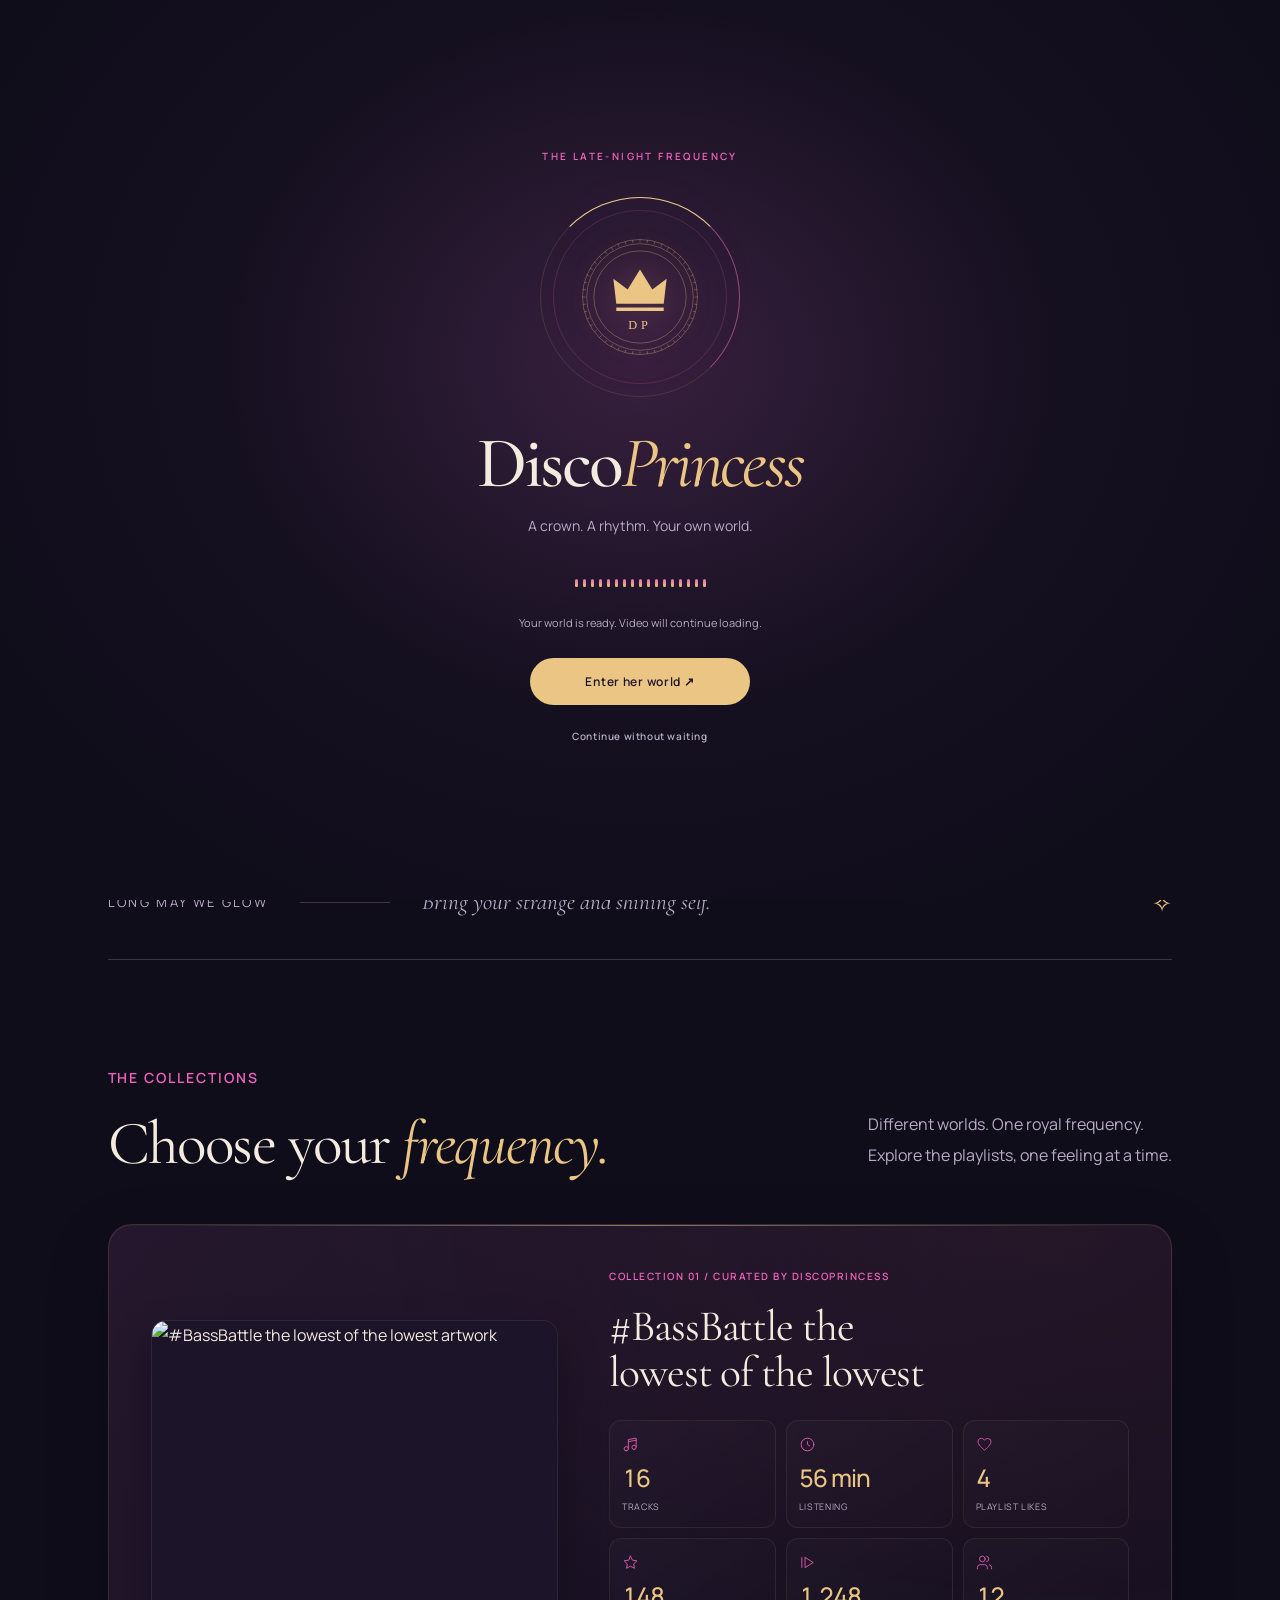
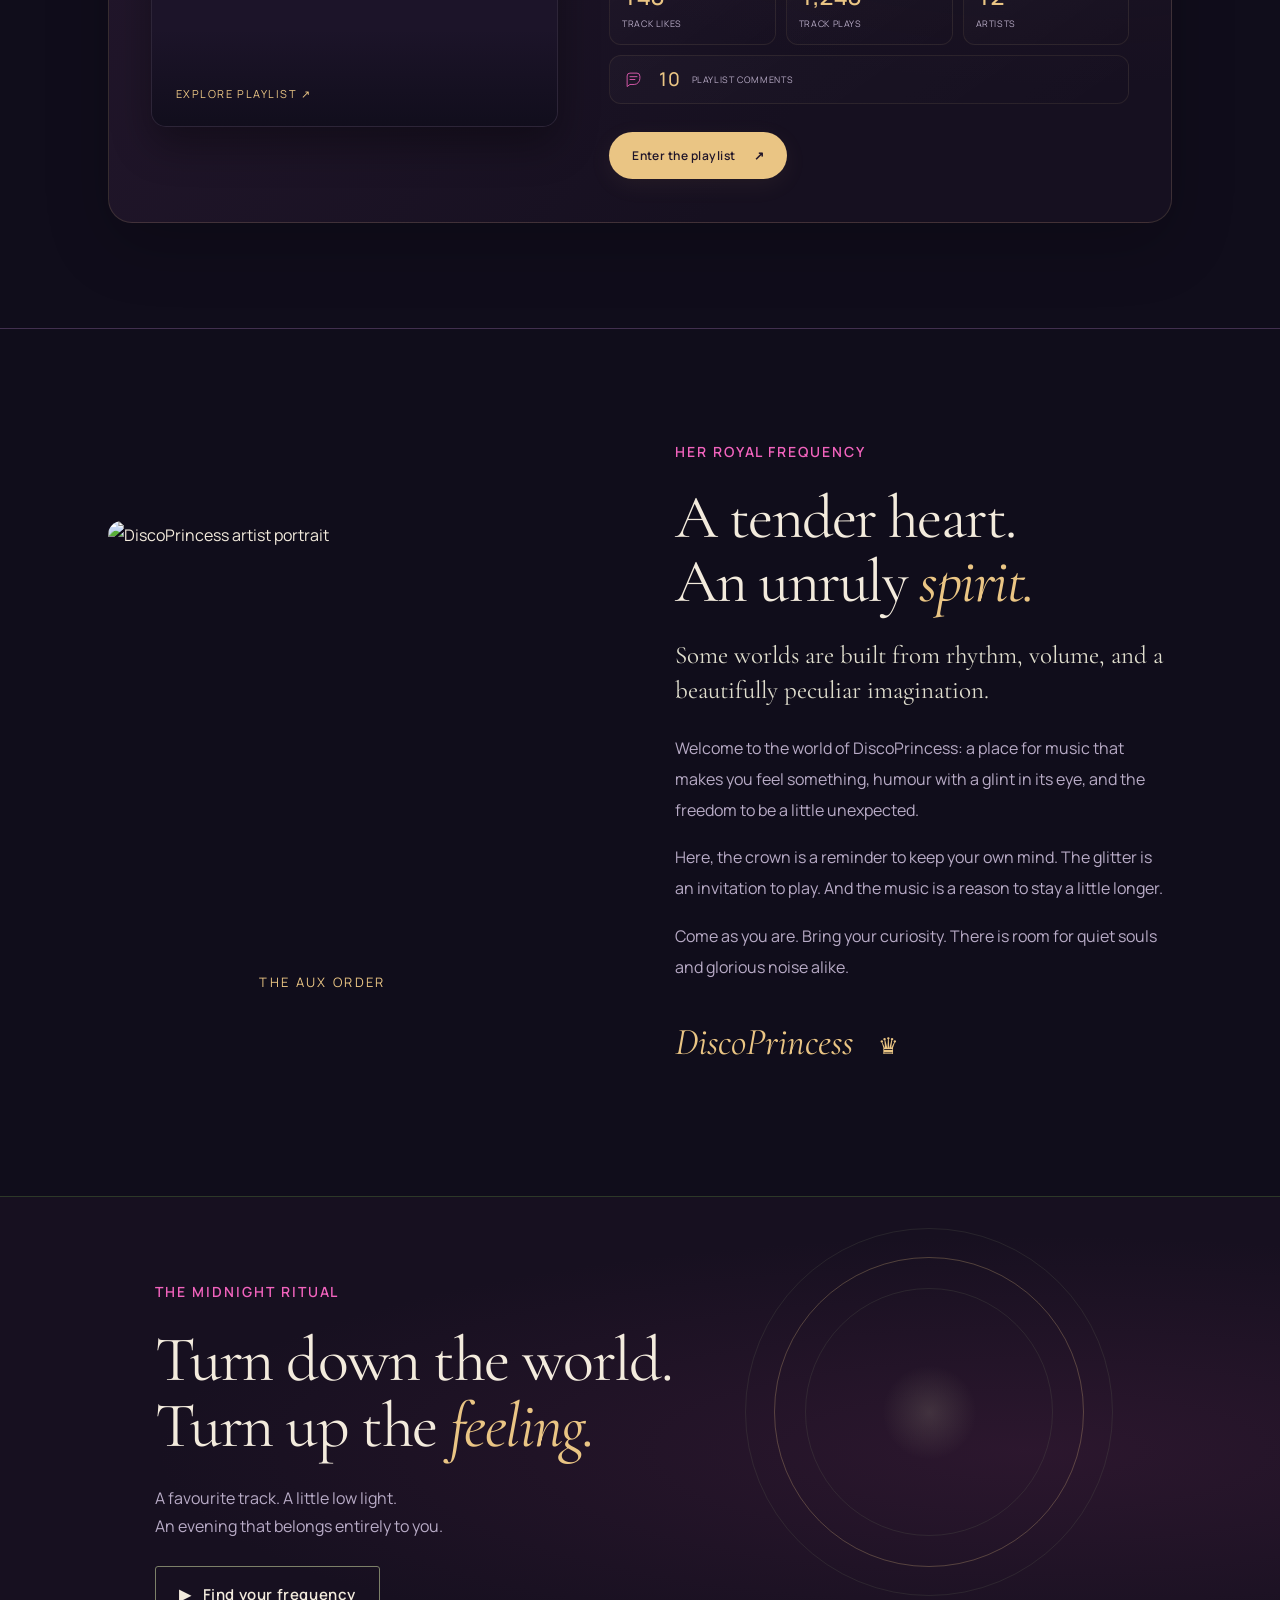
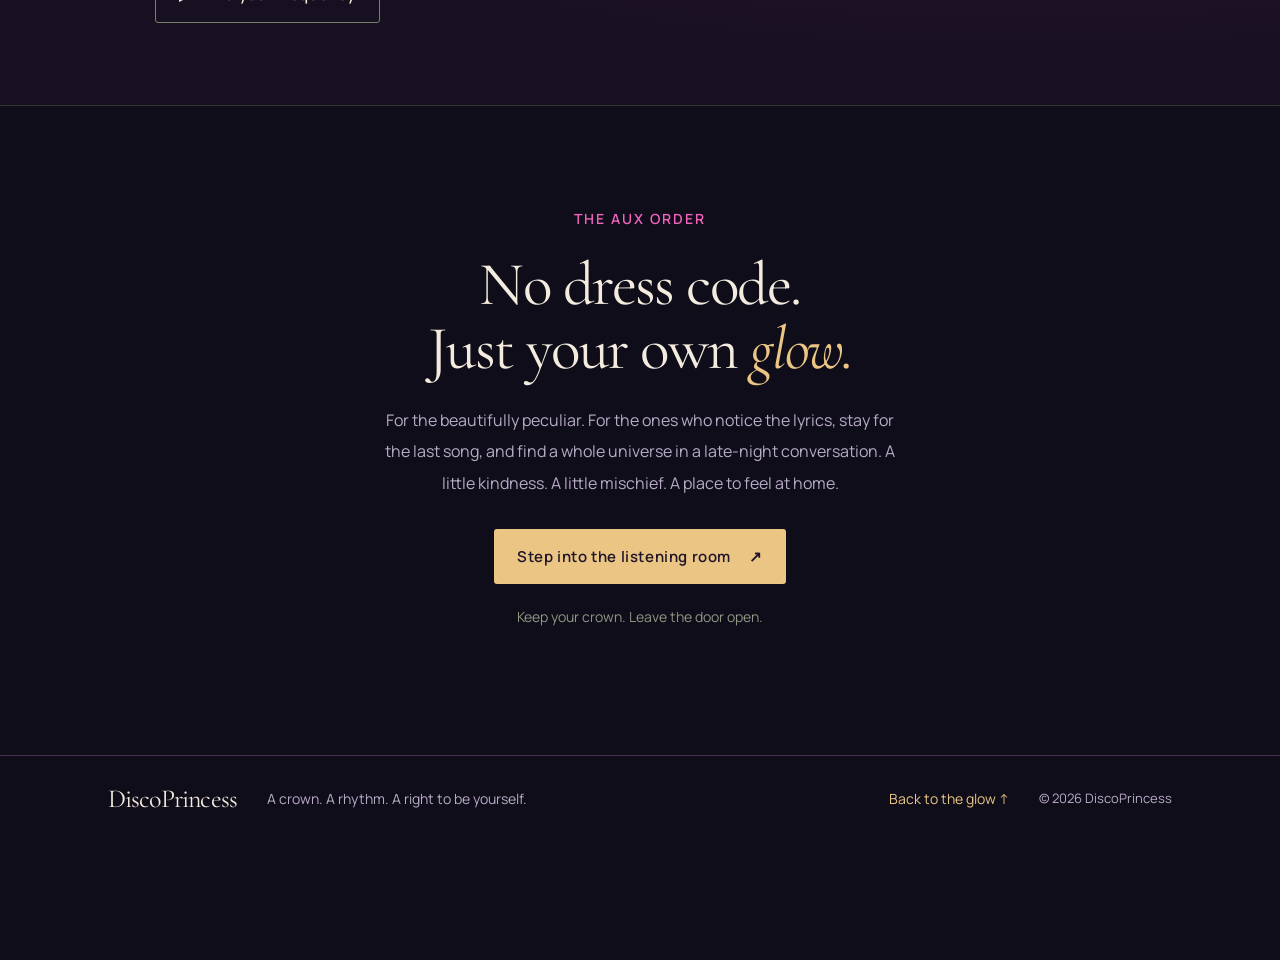
==== commit 36fb769d: "Add animated entrance loader and persistent background video caching" ====
--- a/index.html
+++ b/index.html
@@ -4,7 +4,7 @@
 <meta charset="utf-8"><meta name="viewport" content="width=device-width,initial-scale=1"><meta name="theme-color" content="#100d1b">
 <title>DiscoPrincess — The unapologetic glow</title><meta name="description" content="Step into the world of DiscoPrincess. Music, midnight mischief and the unapologetic glow.">
 <meta property="og:title" content="DiscoPrincess — The unapologetic glow"><meta property="og:description" content="A crown. A rhythm. A right to be yourself."><meta property="og:type" content="website">
-<link rel="preconnect" href="https://scdn.treblo.com"><link rel="icon" href="assets/mark.svg" type="image/svg+xml"><link rel="stylesheet" href="style.css?v=ddd90df85202">
+<link rel="preconnect" href="https://scdn.treblo.com"><link rel="icon" href="assets/mark.svg" type="image/svg+xml"><link rel="stylesheet" href="style.css?v=bed55204d7bb">
 </head>
 <body>
 <a class="skip" href="#music">Skip to music</a>
@@ -18,6 +18,6 @@
 <footer><a class="brand" href="#home">DiscoPrincess</a><p>A crown. A rhythm. A right to be yourself.</p><a href="#home">Back to the glow ↑</a><small>© <span id="year"></span> DiscoPrincess</small></footer>
 <aside class="player" aria-label="Music player"><div class="now-playing"><img id="player-art" src="assets/mark.svg" alt="" width="48" height="48"><div><strong id="player-title">The listening room</strong><span id="player-subtitle">A new selection is on its way.</span><a id="song-link" href="https://treblo.com/playlist/fc9c7ed2-6dad-46bc-946e-d6cd061907c8" target="_blank" rel="noopener" aria-label="Open current song on Treblo">Treblo <span aria-hidden="true">↗</span></a></div></div><div class="player-center"><div class="player-buttons"><button id="shuffle" aria-label="Enable shuffle" aria-pressed="false">⇄</button><button id="prev" aria-label="Previous track">⏮</button><button id="play" class="play-main" aria-label="Play">▶</button><button id="next" aria-label="Next track">⏭</button><button id="repeat" aria-label="Repeat current track" aria-pressed="false">↻</button></div><div class="progress"><span id="elapsed">0:00</span><input id="seek" type="range" min="0" max="100" value="0" aria-label="Playback position"><span id="duration">0:00</span></div></div><div class="player-end"><button id="mute" aria-label="Mute">♫</button><input id="volume" aria-label="Volume" type="range" min="0" max="1" step="0.01" value="0.7"></div><p id="player-status" class="player-status" role="status" aria-live="polite"></p></aside>
 <audio id="audio" preload="none"></audio>
-<script id="hero-video-data" type="application/json">[]</script><script id="track-data" type="application/json">[{"id": "0cd29cd9-27c5-4252-bf09-23062aa931f0", "title": "Bow to the Bass #BassBattle", "artist": "discoprincess", "audio": "https://cdn.treblo.com/generations3/audio_85b8567b-b85a-414c-bc3e-8d054627ffb2_1.ogg", "artwork": "https://scdn.treblo.com/images/uploadart-91655e50-d3aa-4a3b-814c-42bddfdda9f8.jpg", "duration": 221, "tags": ["bass house", "bass", "lowend", "deep", "acid house", "uk bass", "halftime", "riddim", "bass drum", "dark electronic", "heavy", "club", "rap", "female vocalist", "energetic", "british"], "likes": 11, "plays": 173, "comments": 5, "url": "https://treblo.com/song/0cd29cd9-27c5-4252-bf09-23062aa931f0"}, {"id": "59c1f8b3-5113-49fc-bf54-03ad0aba3779", "title": "Did Someone Say \"BASS\" (#BassBattle)", "artist": "numanpi", "audio": "https://cdn.treblo.com/generations3/audio_1c0fc709-72e5-402c-9d0e-783eaaed6717_0.ogg", "artwork": "https://scdn.treblo.com/images/uploadart-84c3ee97-957a-4098-b1fa-fa8542ac143c.jpg", "duration": 191, "tags": ["deep", "loud", "jump-up", "heavy", "powerful", "bass"], "likes": 8, "plays": 74, "comments": 2, "url": "https://treblo.com/song/59c1f8b3-5113-49fc-bf54-03ad0aba3779"}, {"id": "9112c1e4-9d53-4cbd-8135-0081aefa0220", "title": "Midnight Momentum #Bass Battle", "artist": "zion2000px", "audio": "https://cdn.treblo.com/generations3/audio_81d310ec-75b7-4480-a553-53e04c5103af_0.ogg", "artwork": "https://scdn.treblo.com/images/uploadart-7c2b322d-7c7e-40bc-90d7-1f6872d9728a.jpg", "duration": 268, "tags": ["upbeat", "2020s", "deep", "powerful", "atmospheric", "live", "bassline", "trailer music", "ambiance", "downtempo", "electronic", "energetic", "ambient", "epic", "explicit", "deadpan", "melodic", "rhythmic", "nocturnal", "percussion", "dancefloor drum and bass", "breakbeat", "instrumental", "electronic-synth"], "likes": 3, "plays": 30, "comments": 1, "url": "https://treblo.com/song/9112c1e4-9d53-4cbd-8135-0081aefa0220"}, {"id": "e641bf86-9cb7-4dae-a39f-0915d5e0407b", "title": "Deeper #BassBattle", "artist": "joe34789h", "audio": "https://cdn.treblo.com/generations3/audio_4a3bd480-d578-4de7-a343-b676e968c3d0_1.ogg", "artwork": "https://scdn.treblo.com/images/genoninsert_e641bf86-9cb7-4dae-a39f-0915d5e0407b.webp", "duration": 208, "tags": ["2020s", "bassline", "electronic", "future garage", "rhythmic", "nocturnal", "bass house", "party", "uk bass", "dubstep"], "likes": 4, "plays": 33, "comments": 0, "url": "https://treblo.com/song/e641bf86-9cb7-4dae-a39f-0915d5e0407b"}, {"id": "5960f8f2-900d-4f42-871a-d3340f646f11", "title": "Get Ur bAss Ready (#BassBattle)", "artist": "numanpi", "audio": "https://cdn.treblo.com/generations3/audio_f9a02d06-dfb0-434e-b1bb-9561d9319b29_0.ogg", "artwork": "https://scdn.treblo.com/images/uploadart-d4aa6bc3-c249-47ab-8265-e2723fc21e0d.jpg", "duration": 204, "tags": ["2020s", "deep", "heavy", "bassline"], "likes": 9, "plays": 81, "comments": 1, "url": "https://treblo.com/song/5960f8f2-900d-4f42-871a-d3340f646f11"}, {"id": "a6767a8e-213f-407c-95f0-dde8709ae346", "title": "𝙍𝙚𝙚𝙨𝙚’𝙨 ⓟⓘⓔⓒⓔⓢ #BassBattle (Need more Cowbell!)", "artist": "everready0202", "audio": "https://cdn.treblo.com/generations3/audio_6e1d67b9-a8eb-42a8-92a9-8e7c00e8e14a_1.ogg", "artwork": "https://scdn.treblo.com/images/uploadart-79acef30-8d74-4a1c-af5d-fa6a2dd09cba.png", "duration": 251, "tags": ["cowbell"], "likes": 26, "plays": 248, "comments": 2, "url": "https://treblo.com/song/a6767a8e-213f-407c-95f0-dde8709ae346"}, {"id": "2425cecf-babd-4e94-b3ef-eba6eddeae19", "title": "Child in the Dark", "artist": "ridley084", "audio": "https://cdn.treblo.com/generations3/audio_8e74af40-a573-40a7-8b68-7faff75c3195_1.ogg", "artwork": "https://scdn.treblo.com/images/uploadart-e01a37dc-c570-43d1-8d47-aff37b6ba9db.webp", "duration": 168, "tags": ["ominous", "industrial", "aggressive", "alternative pop", "hardcore", "industrial techno", "2020s", "electro-industrial", "dark pop"], "likes": 4, "plays": 36, "comments": 0, "url": "https://treblo.com/song/2425cecf-babd-4e94-b3ef-eba6eddeae19"}, {"id": "a203b02d-d32a-46ab-8fc7-6e96e47aab14", "title": "Subsonic Collapse #BASSBATTLE", "artist": "jintymculloch", "audio": "https://cdn.treblo.com/generations3/audio_b9c68d3a-9245-4f6b-9aa2-83f1ed81323b_0.ogg", "artwork": "https://scdn.treblo.com/images/uploadart-7056bcbf-bf9f-4e05-9771-bfdebed66b7c.webp", "duration": 216, "tags": ["apocalyptic", "male vocalist", "aggressive", "dark", "slam metal", "deathcore", "djent", "2020s", "brutal death metal", "heavy"], "likes": 5, "plays": 33, "comments": 0, "url": "https://treblo.com/song/a203b02d-d32a-46ab-8fc7-6e96e47aab14"}, {"id": "f7232f0b-042e-45a4-bc03-5a9b28e7f13f", "title": "Boom Kittys Return", "artist": "floofyc4t", "audio": "https://cdn.treblo.com/generations3/audio_a2c87dd3-984a-40ce-9698-2155ffd7f67c_1.ogg", "artwork": "https://scdn.treblo.com/images/uploadart-524b9f03-87b0-450b-a85c-9b17f506ecc2.webp", "duration": 189, "tags": ["2020s", "aggressive", "male vocalist", "hardcore edm", "vulgar", "trap [edm]", "bass house", "brostep", "riddim", "dubstep", "dark", "heavy"], "likes": 11, "plays": 67, "comments": 0, "url": "https://treblo.com/song/f7232f0b-042e-45a4-bc03-5a9b28e7f13f"}, {"id": "affb6f46-e7f5-4ede-b3a0-da1f8ac85486", "title": "Guessing #BASSBATTLE", "artist": "jintymculloch", "audio": "https://cdn.treblo.com/generations3/audio_dfdf00e0-6063-4ef3-ba46-e5b5c03ccff6_1.ogg", "artwork": "https://scdn.treblo.com/images/uploadart-671020bb-da49-4790-a7af-7828bb08512e.webp", "duration": 240, "tags": ["slam metal", "lowend", "heavy", "intense", "full-on psytrance", "dark psytrance"], "likes": 14, "plays": 88, "comments": 1, "url": "https://treblo.com/song/affb6f46-e7f5-4ede-b3a0-da1f8ac85486"}, {"id": "23376ffd-4672-48a0-ad80-0c7afaaf0b0c", "title": "Bass Tester", "artist": "saundo", "audio": "https://cdn.treblo.com/generations3/audio_f3c00c20-58d0-49e0-9b41-c9a973116d38_1.ogg", "artwork": "https://scdn.treblo.com/images/uploadart-b4ed797e-69f9-46ec-becd-bac1037ab128.png", "duration": 209, "tags": ["future bass", "2020s", "trap [edm]", "trap edm", "miami bass", "energetic", "good artist", "good song", "singer-songwriter", "bass", "double bass", "world", "heavy", "aggressive", "drums", "russian trap", "requiem"], "likes": 17, "plays": 204, "comments": 4, "url": "https://treblo.com/song/23376ffd-4672-48a0-ad80-0c7afaaf0b0c"}, {"id": "f9fac050-98a4-46b5-93c6-93696cb9a555", "title": "Take The Low #BASSBATTLE", "artist": "jintymculloch", "audio": "https://cdn.treblo.com/generations3/audio_63e8fdf0-be9a-48f6-9a3f-8a858c817d49_1.ogg", "artwork": "https://scdn.treblo.com/images/uploadart-dddec30b-70da-4461-a300-ffaf398e2df1.webp", "duration": 263, "tags": ["hard trance", "donk", "heavy", "bassline", "lowend", "hardstyle"], "likes": 4, "plays": 34, "comments": 1, "url": "https://treblo.com/song/f9fac050-98a4-46b5-93c6-93696cb9a555"}, {"id": "4ace9453-7a81-4fa5-90e2-06fbaaf246df", "title": "Hail to Gumbo [King of Bass] #BassBattle", "artist": "umbradeus", "audio": "https://cdn.treblo.com/generations3/audio_a5b8e0ed-f375-48d1-b4e9-544865a9c20a_0.ogg", "artwork": "https://scdn.treblo.com/images/uploadart-2c792530-e6d5-4ac2-868a-770873faa603.png", "duration": 204, "tags": ["grime", "darkstep", "dark trap", "deep", "bass", "glitch hop edm", "lowend", "aggressive", "drumstep", "deathstep", "future bass", "bassline", "glitch", "weird", "quirky", "bass", "fast", "fast", "fast"], "likes": 6, "plays": 25, "comments": 1, "url": "https://treblo.com/song/4ace9453-7a81-4fa5-90e2-06fbaaf246df"}, {"id": "fb80dd97-2106-4ccc-a211-857a11f3c668", "title": "360 Devastation #bassbattle", "artist": "mahmoudhassan", "audio": "https://cdn.treblo.com/generations3/audio_dceb6941-2936-4733-ab53-56e4de2e1c71_1.ogg", "artwork": "https://scdn.treblo.com/images/genoninsert_fb80dd97-2106-4ccc-a211-857a11f3c668.webp", "duration": 180, "tags": ["bass house", "gabber", "hardstyle", "uk bass", "bassline", "riddim", "hardcore edm", "dubstep", "hardcore breaks", "2020s", "brostep", "electronic trap"], "likes": 12, "plays": 71, "comments": 6, "url": "https://treblo.com/song/fb80dd97-2106-4ccc-a211-857a11f3c668"}, {"id": "24052074-bf8b-44e9-b22d-7ba9141f96cf", "title": "Bubblegum Bassquake", "artist": "bunnieparker", "audio": "https://cdn.treblo.com/generations3/audio_b8dff1a3-9b62-4b71-8ca8-bfd89b3d04d2_0.ogg", "artwork": "https://scdn.treblo.com/images/uploadart-1018143a-53b9-4ccf-b1f8-7b08379cbcfb.png", "duration": 180, "tags": ["bass", "brostep", "hyperpop", "heavy", "metal", "female vocalist", "2020s", "edm", "dubstep", "bubblegum bass", "hardcore edm"], "likes": 11, "plays": 34, "comments": 3, "url": "https://treblo.com/song/24052074-bf8b-44e9-b22d-7ba9141f96cf"}, {"id": "12c2b8fc-a3ad-4bde-bef8-47e03fea699b", "title": "Hiccups [King of Bass]", "artist": "umbradeus", "audio": "https://cdn.treblo.com/generations3/audio_8ad85555-d113-47b7-a457-fcad61834bfc_0.ogg", "artwork": "https://scdn.treblo.com/images/uploadart-4e16779a-8875-4227-afee-2c0ab296fc7e.png", "duration": 147, "tags": ["dubstep", "grime", "dark trap", "deep", "bass", "glitch hop edm", "lowend", "aggressive", "drumstep", "future bass", "bassline", "glitch", "weird", "quirky", "bass", "fast", "fast", "fast"], "likes": 3, "plays": 17, "comments": 0, "url": "https://treblo.com/song/12c2b8fc-a3ad-4bde-bef8-47e03fea699b"}]</script><script src="app.js?v=64a5ce23d6e7"></script>
+<script id="hero-video-data" type="application/json">[]</script><script id="track-data" type="application/json">[{"id": "0cd29cd9-27c5-4252-bf09-23062aa931f0", "title": "Bow to the Bass #BassBattle", "artist": "discoprincess", "audio": "https://cdn.treblo.com/generations3/audio_85b8567b-b85a-414c-bc3e-8d054627ffb2_1.ogg", "artwork": "https://scdn.treblo.com/images/uploadart-91655e50-d3aa-4a3b-814c-42bddfdda9f8.jpg", "duration": 221, "tags": ["bass house", "bass", "lowend", "deep", "acid house", "uk bass", "halftime", "riddim", "bass drum", "dark electronic", "heavy", "club", "rap", "female vocalist", "energetic", "british"], "likes": 11, "plays": 173, "comments": 5, "url": "https://treblo.com/song/0cd29cd9-27c5-4252-bf09-23062aa931f0"}, {"id": "59c1f8b3-5113-49fc-bf54-03ad0aba3779", "title": "Did Someone Say \"BASS\" (#BassBattle)", "artist": "numanpi", "audio": "https://cdn.treblo.com/generations3/audio_1c0fc709-72e5-402c-9d0e-783eaaed6717_0.ogg", "artwork": "https://scdn.treblo.com/images/uploadart-84c3ee97-957a-4098-b1fa-fa8542ac143c.jpg", "duration": 191, "tags": ["deep", "loud", "jump-up", "heavy", "powerful", "bass"], "likes": 8, "plays": 74, "comments": 2, "url": "https://treblo.com/song/59c1f8b3-5113-49fc-bf54-03ad0aba3779"}, {"id": "9112c1e4-9d53-4cbd-8135-0081aefa0220", "title": "Midnight Momentum #Bass Battle", "artist": "zion2000px", "audio": "https://cdn.treblo.com/generations3/audio_81d310ec-75b7-4480-a553-53e04c5103af_0.ogg", "artwork": "https://scdn.treblo.com/images/uploadart-7c2b322d-7c7e-40bc-90d7-1f6872d9728a.jpg", "duration": 268, "tags": ["upbeat", "2020s", "deep", "powerful", "atmospheric", "live", "bassline", "trailer music", "ambiance", "downtempo", "electronic", "energetic", "ambient", "epic", "explicit", "deadpan", "melodic", "rhythmic", "nocturnal", "percussion", "dancefloor drum and bass", "breakbeat", "instrumental", "electronic-synth"], "likes": 3, "plays": 30, "comments": 1, "url": "https://treblo.com/song/9112c1e4-9d53-4cbd-8135-0081aefa0220"}, {"id": "e641bf86-9cb7-4dae-a39f-0915d5e0407b", "title": "Deeper #BassBattle", "artist": "joe34789h", "audio": "https://cdn.treblo.com/generations3/audio_4a3bd480-d578-4de7-a343-b676e968c3d0_1.ogg", "artwork": "https://scdn.treblo.com/images/genoninsert_e641bf86-9cb7-4dae-a39f-0915d5e0407b.webp", "duration": 208, "tags": ["2020s", "bassline", "electronic", "future garage", "rhythmic", "nocturnal", "bass house", "party", "uk bass", "dubstep"], "likes": 4, "plays": 33, "comments": 0, "url": "https://treblo.com/song/e641bf86-9cb7-4dae-a39f-0915d5e0407b"}, {"id": "5960f8f2-900d-4f42-871a-d3340f646f11", "title": "Get Ur bAss Ready (#BassBattle)", "artist": "numanpi", "audio": "https://cdn.treblo.com/generations3/audio_f9a02d06-dfb0-434e-b1bb-9561d9319b29_0.ogg", "artwork": "https://scdn.treblo.com/images/uploadart-d4aa6bc3-c249-47ab-8265-e2723fc21e0d.jpg", "duration": 204, "tags": ["2020s", "deep", "heavy", "bassline"], "likes": 9, "plays": 81, "comments": 1, "url": "https://treblo.com/song/5960f8f2-900d-4f42-871a-d3340f646f11"}, {"id": "a6767a8e-213f-407c-95f0-dde8709ae346", "title": "𝙍𝙚𝙚𝙨𝙚’𝙨 ⓟⓘⓔⓒⓔⓢ #BassBattle (Need more Cowbell!)", "artist": "everready0202", "audio": "https://cdn.treblo.com/generations3/audio_6e1d67b9-a8eb-42a8-92a9-8e7c00e8e14a_1.ogg", "artwork": "https://scdn.treblo.com/images/uploadart-79acef30-8d74-4a1c-af5d-fa6a2dd09cba.png", "duration": 251, "tags": ["cowbell"], "likes": 26, "plays": 248, "comments": 2, "url": "https://treblo.com/song/a6767a8e-213f-407c-95f0-dde8709ae346"}, {"id": "2425cecf-babd-4e94-b3ef-eba6eddeae19", "title": "Child in the Dark", "artist": "ridley084", "audio": "https://cdn.treblo.com/generations3/audio_8e74af40-a573-40a7-8b68-7faff75c3195_1.ogg", "artwork": "https://scdn.treblo.com/images/uploadart-e01a37dc-c570-43d1-8d47-aff37b6ba9db.webp", "duration": 168, "tags": ["ominous", "industrial", "aggressive", "alternative pop", "hardcore", "industrial techno", "2020s", "electro-industrial", "dark pop"], "likes": 4, "plays": 36, "comments": 0, "url": "https://treblo.com/song/2425cecf-babd-4e94-b3ef-eba6eddeae19"}, {"id": "a203b02d-d32a-46ab-8fc7-6e96e47aab14", "title": "Subsonic Collapse #BASSBATTLE", "artist": "jintymculloch", "audio": "https://cdn.treblo.com/generations3/audio_b9c68d3a-9245-4f6b-9aa2-83f1ed81323b_0.ogg", "artwork": "https://scdn.treblo.com/images/uploadart-7056bcbf-bf9f-4e05-9771-bfdebed66b7c.webp", "duration": 216, "tags": ["apocalyptic", "male vocalist", "aggressive", "dark", "slam metal", "deathcore", "djent", "2020s", "brutal death metal", "heavy"], "likes": 5, "plays": 33, "comments": 0, "url": "https://treblo.com/song/a203b02d-d32a-46ab-8fc7-6e96e47aab14"}, {"id": "f7232f0b-042e-45a4-bc03-5a9b28e7f13f", "title": "Boom Kittys Return", "artist": "floofyc4t", "audio": "https://cdn.treblo.com/generations3/audio_a2c87dd3-984a-40ce-9698-2155ffd7f67c_1.ogg", "artwork": "https://scdn.treblo.com/images/uploadart-524b9f03-87b0-450b-a85c-9b17f506ecc2.webp", "duration": 189, "tags": ["2020s", "aggressive", "male vocalist", "hardcore edm", "vulgar", "trap [edm]", "bass house", "brostep", "riddim", "dubstep", "dark", "heavy"], "likes": 11, "plays": 67, "comments": 0, "url": "https://treblo.com/song/f7232f0b-042e-45a4-bc03-5a9b28e7f13f"}, {"id": "affb6f46-e7f5-4ede-b3a0-da1f8ac85486", "title": "Guessing #BASSBATTLE", "artist": "jintymculloch", "audio": "https://cdn.treblo.com/generations3/audio_dfdf00e0-6063-4ef3-ba46-e5b5c03ccff6_1.ogg", "artwork": "https://scdn.treblo.com/images/uploadart-671020bb-da49-4790-a7af-7828bb08512e.webp", "duration": 240, "tags": ["slam metal", "lowend", "heavy", "intense", "full-on psytrance", "dark psytrance"], "likes": 14, "plays": 88, "comments": 1, "url": "https://treblo.com/song/affb6f46-e7f5-4ede-b3a0-da1f8ac85486"}, {"id": "23376ffd-4672-48a0-ad80-0c7afaaf0b0c", "title": "Bass Tester", "artist": "saundo", "audio": "https://cdn.treblo.com/generations3/audio_f3c00c20-58d0-49e0-9b41-c9a973116d38_1.ogg", "artwork": "https://scdn.treblo.com/images/uploadart-b4ed797e-69f9-46ec-becd-bac1037ab128.png", "duration": 209, "tags": ["future bass", "2020s", "trap [edm]", "trap edm", "miami bass", "energetic", "good artist", "good song", "singer-songwriter", "bass", "double bass", "world", "heavy", "aggressive", "drums", "russian trap", "requiem"], "likes": 17, "plays": 204, "comments": 4, "url": "https://treblo.com/song/23376ffd-4672-48a0-ad80-0c7afaaf0b0c"}, {"id": "f9fac050-98a4-46b5-93c6-93696cb9a555", "title": "Take The Low #BASSBATTLE", "artist": "jintymculloch", "audio": "https://cdn.treblo.com/generations3/audio_63e8fdf0-be9a-48f6-9a3f-8a858c817d49_1.ogg", "artwork": "https://scdn.treblo.com/images/uploadart-dddec30b-70da-4461-a300-ffaf398e2df1.webp", "duration": 263, "tags": ["hard trance", "donk", "heavy", "bassline", "lowend", "hardstyle"], "likes": 4, "plays": 34, "comments": 1, "url": "https://treblo.com/song/f9fac050-98a4-46b5-93c6-93696cb9a555"}, {"id": "4ace9453-7a81-4fa5-90e2-06fbaaf246df", "title": "Hail to Gumbo [King of Bass] #BassBattle", "artist": "umbradeus", "audio": "https://cdn.treblo.com/generations3/audio_a5b8e0ed-f375-48d1-b4e9-544865a9c20a_0.ogg", "artwork": "https://scdn.treblo.com/images/uploadart-2c792530-e6d5-4ac2-868a-770873faa603.png", "duration": 204, "tags": ["grime", "darkstep", "dark trap", "deep", "bass", "glitch hop edm", "lowend", "aggressive", "drumstep", "deathstep", "future bass", "bassline", "glitch", "weird", "quirky", "bass", "fast", "fast", "fast"], "likes": 6, "plays": 25, "comments": 1, "url": "https://treblo.com/song/4ace9453-7a81-4fa5-90e2-06fbaaf246df"}, {"id": "fb80dd97-2106-4ccc-a211-857a11f3c668", "title": "360 Devastation #bassbattle", "artist": "mahmoudhassan", "audio": "https://cdn.treblo.com/generations3/audio_dceb6941-2936-4733-ab53-56e4de2e1c71_1.ogg", "artwork": "https://scdn.treblo.com/images/genoninsert_fb80dd97-2106-4ccc-a211-857a11f3c668.webp", "duration": 180, "tags": ["bass house", "gabber", "hardstyle", "uk bass", "bassline", "riddim", "hardcore edm", "dubstep", "hardcore breaks", "2020s", "brostep", "electronic trap"], "likes": 12, "plays": 71, "comments": 6, "url": "https://treblo.com/song/fb80dd97-2106-4ccc-a211-857a11f3c668"}, {"id": "24052074-bf8b-44e9-b22d-7ba9141f96cf", "title": "Bubblegum Bassquake", "artist": "bunnieparker", "audio": "https://cdn.treblo.com/generations3/audio_b8dff1a3-9b62-4b71-8ca8-bfd89b3d04d2_0.ogg", "artwork": "https://scdn.treblo.com/images/uploadart-1018143a-53b9-4ccf-b1f8-7b08379cbcfb.png", "duration": 180, "tags": ["bass", "brostep", "hyperpop", "heavy", "metal", "female vocalist", "2020s", "edm", "dubstep", "bubblegum bass", "hardcore edm"], "likes": 11, "plays": 34, "comments": 3, "url": "https://treblo.com/song/24052074-bf8b-44e9-b22d-7ba9141f96cf"}, {"id": "12c2b8fc-a3ad-4bde-bef8-47e03fea699b", "title": "Hiccups [King of Bass]", "artist": "umbradeus", "audio": "https://cdn.treblo.com/generations3/audio_8ad85555-d113-47b7-a457-fcad61834bfc_0.ogg", "artwork": "https://scdn.treblo.com/images/uploadart-4e16779a-8875-4227-afee-2c0ab296fc7e.png", "duration": 147, "tags": ["dubstep", "grime", "dark trap", "deep", "bass", "glitch hop edm", "lowend", "aggressive", "drumstep", "future bass", "bassline", "glitch", "weird", "quirky", "bass", "fast", "fast", "fast"], "likes": 3, "plays": 17, "comments": 0, "url": "https://treblo.com/song/12c2b8fc-a3ad-4bde-bef8-47e03fea699b"}]</script><script src="app.js?v=deb370ae88cd"></script>
 </body></html>
 
--- a/style.css
+++ b/style.css
@@ -50,3 +50,6 @@
 /* Silent cinematic opening; the music player owns audio. */
 .hero-video{position:absolute;inset:0;width:100%;height:100%;object-fit:cover;z-index:0;opacity:0;transition:opacity .6s;pointer-events:none}.hero-video.is-playing{opacity:1}.hero-shade{z-index:1;background:linear-gradient(90deg,#100d1bd9, #100d1b66 50%,#100d1b18),linear-gradient(0deg,#100d1b,transparent 40%)}.hero .scroll{z-index:2}.hero-image{background:radial-gradient(ellipse at 75% 40%,#153c43,#100d1b 80%)}.hero-copy{width:55%;max-width:700px}.hero{min-height:760px;height:94svh}.hero-portrait{display:none}
 @media(max-width:700px){.hero{display:block;height:88svh;min-height:700px;max-height:1000px;padding:0}.hero-copy{position:absolute;top:25%;left:7%;right:7%;width:auto}.hero-video{object-position:center}.hero-caption{position:absolute;bottom:35px}.hero-shade{background:linear-gradient(90deg,#100d1ba6,#100d1b33),linear-gradient(0deg,#100d1b,transparent 55%)}}
+
+/* The entrance: a luminous record orbit and a living waveform. */
+.entrance-locked{overflow:hidden}.entrance{position:fixed;inset:0;z-index:1000;display:grid;place-items:center;overflow:auto;background:radial-gradient(ellipse at 50% 40%,#38203e 0,#151020 46%,#100d1b 80%);transition:opacity .6s ease,visibility .6s}.entrance-inner{text-align:center;padding:40px 24px;max-width:650px;width:100%}.entrance .eyebrow{justify-content:center;font-size:10px;letter-spacing:.24em;margin-bottom:32px}.entrance-orbit{position:relative;width:200px;height:200px;display:grid;place-items:center;margin:0 auto 30px}.entrance-orbit:before,.entrance-orbit:after{content:'';position:absolute;border:1px solid #eac58424;border-radius:50%;inset:0}.entrance-orbit:after{inset:13px;border-color:#f163bd30}.entrance-orbit>span{position:absolute;inset:0;border-radius:50%;border:1px solid transparent;border-top-color:var(--gold);border-right-color:#f163bd77;animation:entrance-spin 3s linear infinite}.entrance-orbit img{filter:drop-shadow(0 0 20px #eac58420)}.entrance h1{font:500 clamp(44px,9vw,72px)/1 var(--serif);letter-spacing:-.04em;margin:0 0 17px;text-transform:none}.entrance h1 em{font-style:italic}.entrance-tagline{font:14px var(--sans);color:var(--muted)}.entrance-wave{display:flex;align-items:center;justify-content:center;gap:5px;height:42px;margin:27px 0 10px}.entrance-wave i{display:block;width:3px;height:8px;border-radius:3px;background:linear-gradient(var(--pink),var(--gold));animation:entrance-wave 1.2s ease-in-out infinite;animation-delay:calc(var(--n)*-.11s)}#entrance-status{font:11px/1.6 var(--sans);color:var(--muted);min-height:20px;margin-bottom:24px}.entrance button{display:block;margin:0 auto;border-radius:30px;background:var(--gold);color:#201529;padding:15px 33px;font:600 12px var(--sans);letter-spacing:.06em;min-width:220px}.entrance button:disabled{background:#ffffff0a;color:#b8abc6;opacity:1;cursor:wait;border:1px solid #eac58422}.entrance button.entrance-skip{background:none;color:var(--muted);font-size:10px;margin-top:14px;min-width:0;padding:10px}.entrance.is-ready .entrance-orbit{filter:drop-shadow(0 0 25px #f163bd30)}.entrance.is-leaving{opacity:0;visibility:hidden;pointer-events:none}@keyframes entrance-spin{to{transform:rotate(360deg)}}@keyframes entrance-wave{0%,100%{height:8px;opacity:.4}50%{height:32px;opacity:1}}@media(prefers-reduced-motion:reduce){.entrance *{animation:none!important;transition:none!important}}
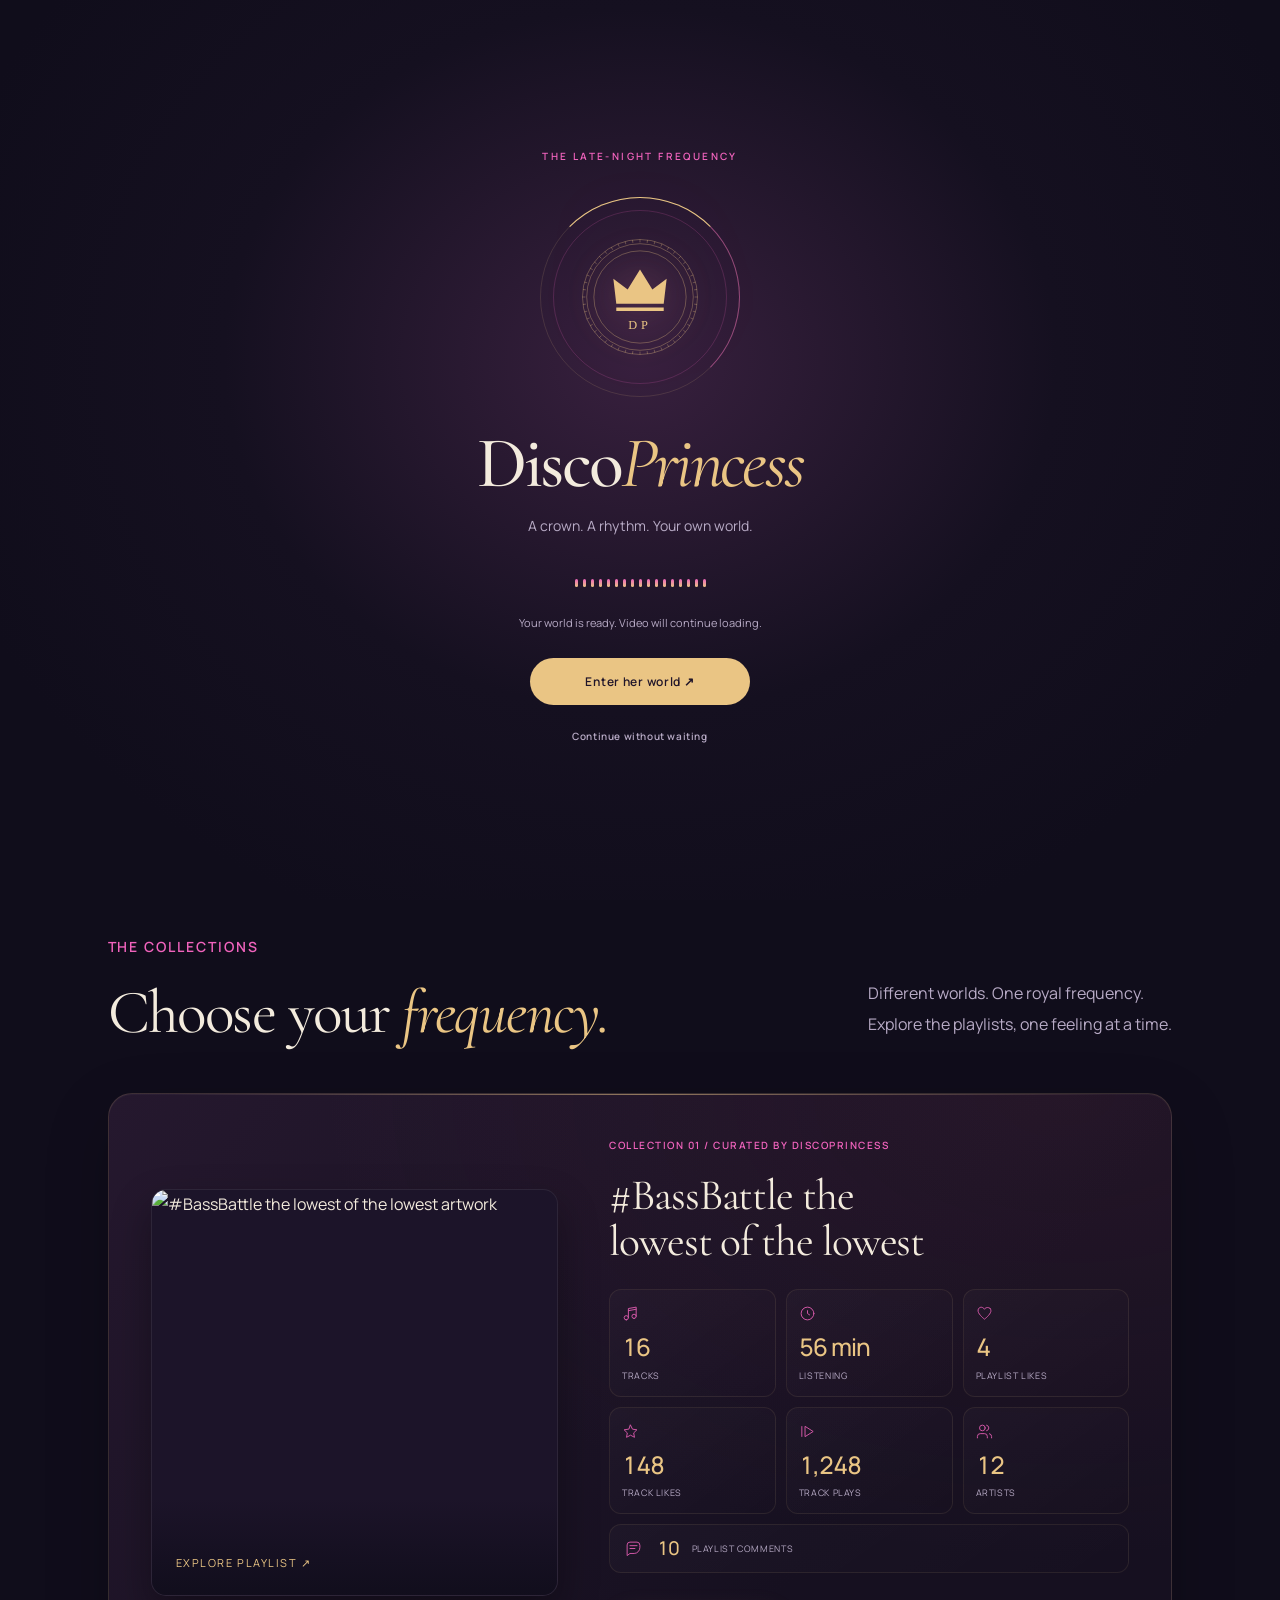
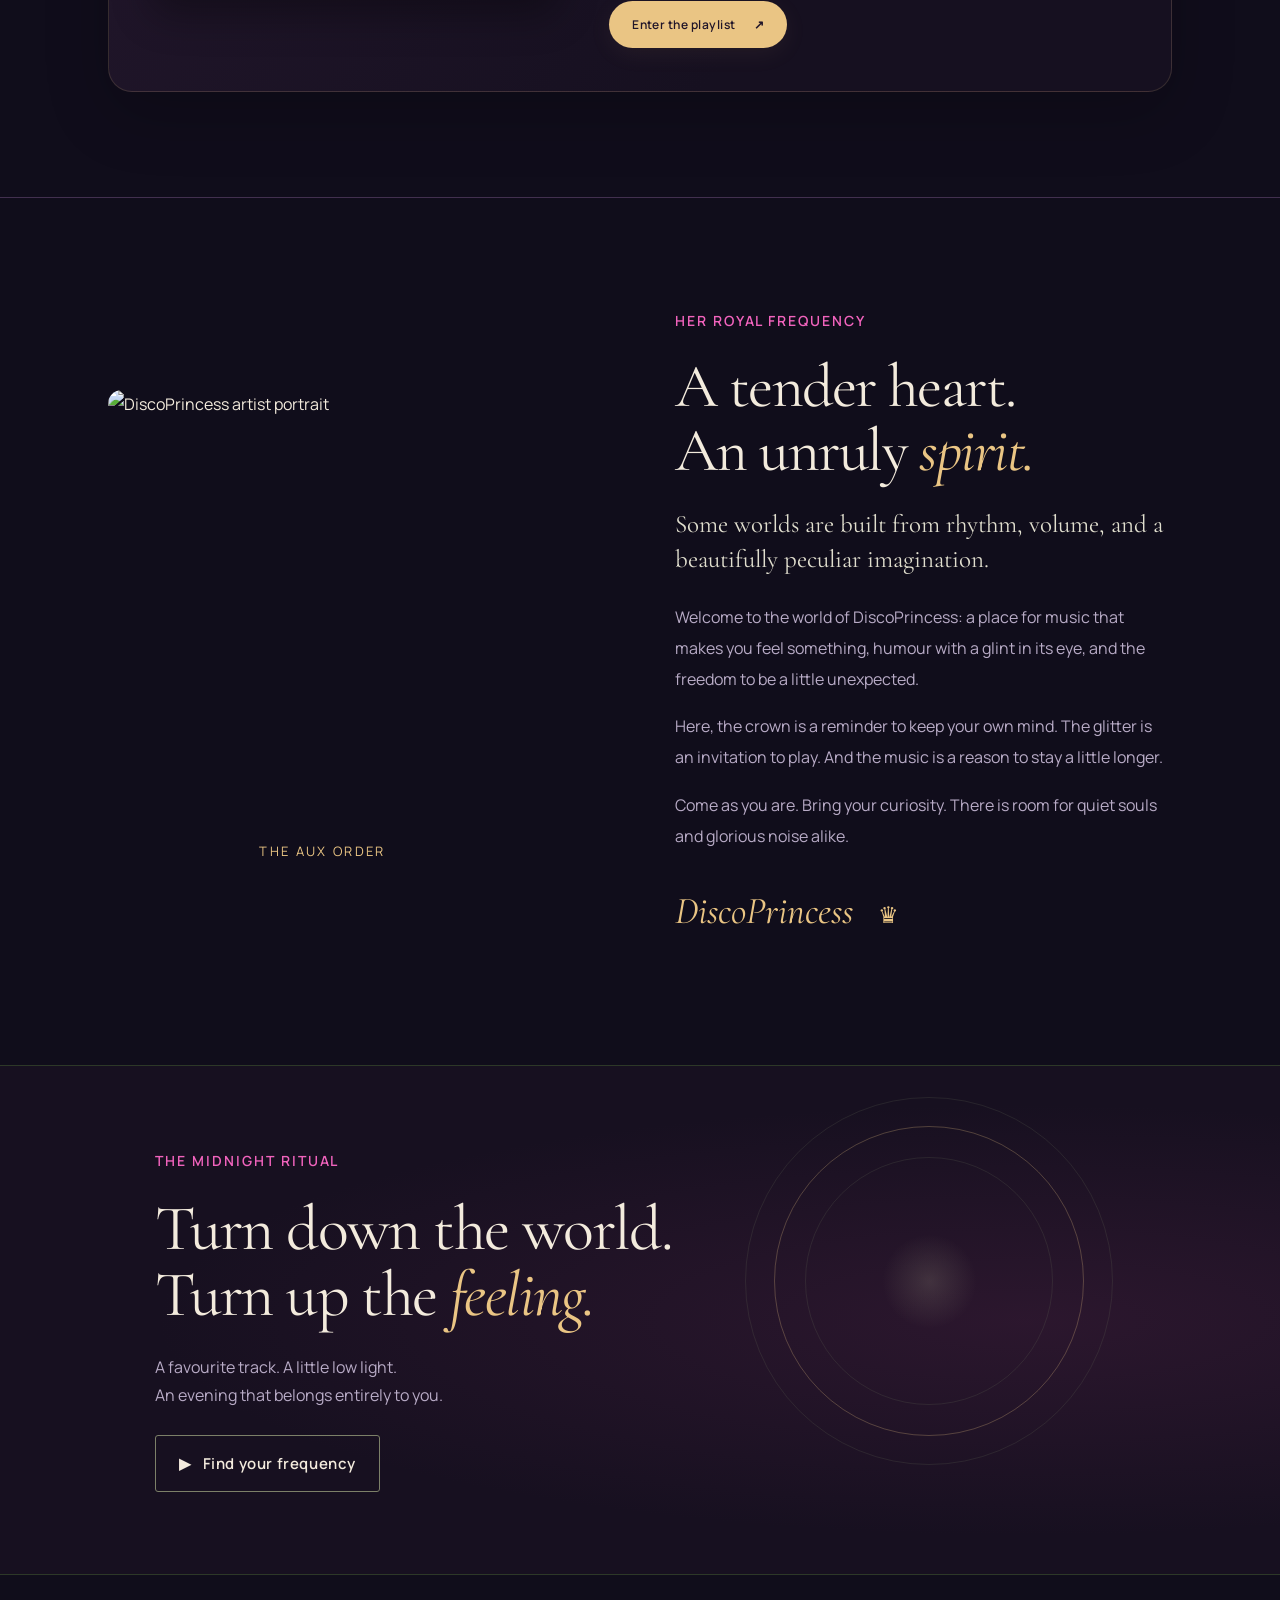
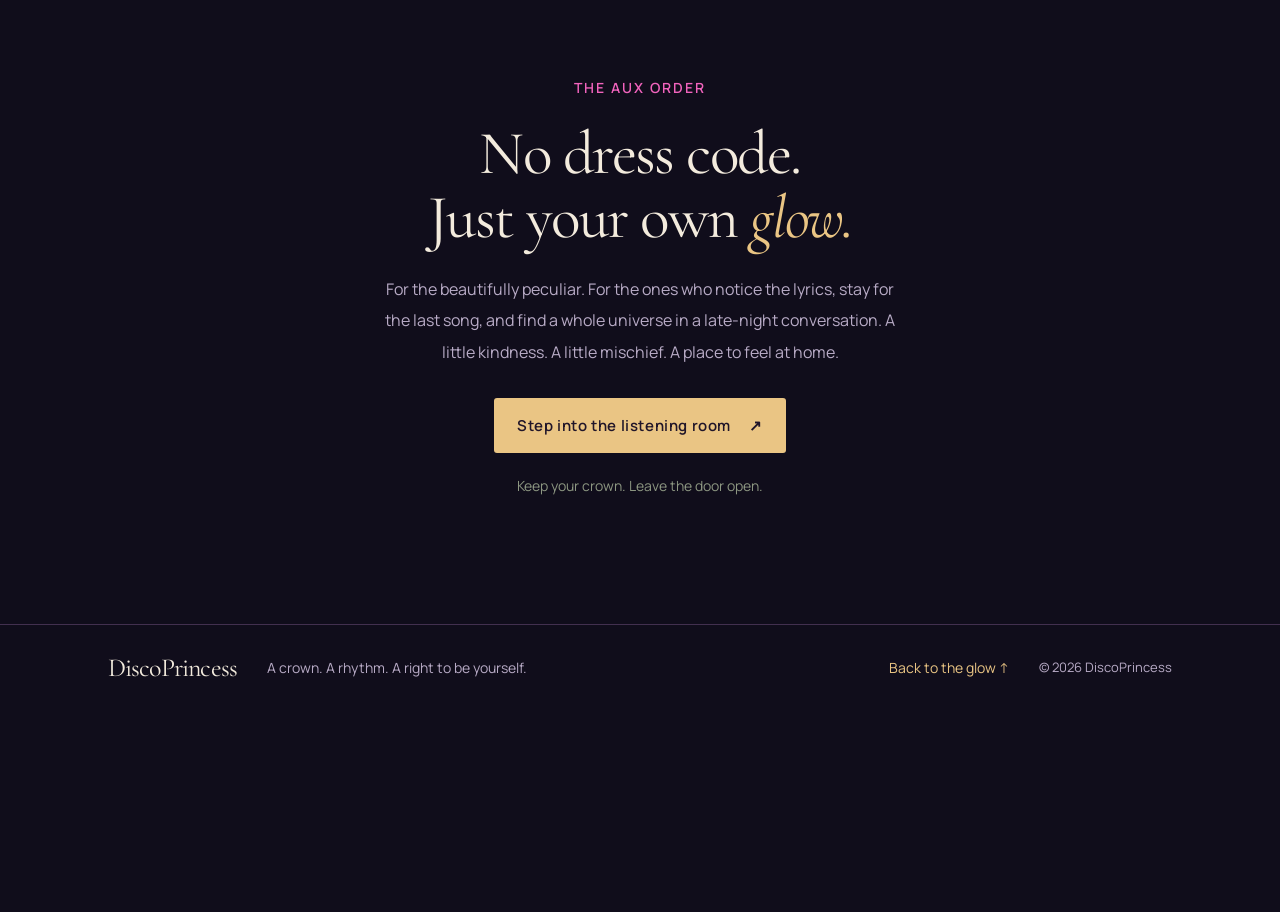
==== commit a3d3b5e5: "Recover phone viewport and player sizing after PWA resume" ====
--- a/index.html
+++ b/index.html
@@ -1,16 +1,16 @@
 <!doctype html>
 <html lang="en">
 <head>
-<meta charset="utf-8"><meta name="viewport" content="width=device-width,initial-scale=1"><meta name="theme-color" content="#100d1b">
+<meta charset="utf-8"><meta name="viewport" content="width=device-width,initial-scale=1,minimum-scale=1,viewport-fit=cover"><meta name="theme-color" content="#100d1b">
 <title>DiscoPrincess — The unapologetic glow</title><meta name="description" content="Step into the world of DiscoPrincess. Music, midnight mischief and the unapologetic glow.">
 <meta property="og:title" content="DiscoPrincess — The unapologetic glow"><meta property="og:description" content="A crown. A rhythm. A right to be yourself."><meta property="og:type" content="website">
 <link rel="preconnect" href="https://scdn.treblo.com"><link rel="icon" href="assets/mark.svg" type="image/svg+xml"><link rel="stylesheet" href="style.css?v=bed55204d7bb">
-</head>
+<link rel="manifest" href="manifest.webmanifest"><link rel="apple-touch-icon" href="assets/icon-180.png"><meta name="apple-mobile-web-app-capable" content="yes"><meta name="apple-mobile-web-app-status-bar-style" content="black-translucent"></head>
 <body>
 <a class="skip" href="#music">Skip to music</a>
-<header><a class="brand" href="#home" aria-label="DiscoPrincess home"><img src="assets/mark.svg" alt="" width="48" height="48"><span>Disco<span class="brand-princess">Princess</span><small>THE UNAPOLOGETIC GLOW</small></span></a><nav aria-label="Main navigation"><a href="#music">Music</a><a href="#about">Her world</a><a href="#community">Community</a><a href="manifesto.html">Manifesto</a></nav><a class="nav-external" href="#music" target="_blank" rel="noopener">Enter her world <span>↗</span></a></header>
+<header><a class="brand" href="#home" aria-label="DiscoPrincess home"><img src="assets/mark.svg" alt="" width="48" height="48"><span>Disco<span class="brand-princess">Princess</span><small>THE UNAPOLOGETIC GLOW</small></span></a><nav aria-label="Main navigation"><a href="#music">Music</a><a href="#about">Her world</a><a href="#community">Community</a><a href="manifesto.html">Manifesto</a></nav></header>
 <main>
-<section class="hero" id="home"><div class="hero-image"></div><video id="hero-video" class="hero-video" muted autoplay playsinline preload="metadata" aria-hidden="true" disablepictureinpicture></video><div class="hero-shade"></div><div class="hero-copy"><p class="eyebrow"><span></span> THE LATE-NIGHT FREQUENCY</p><h1>A little rhythm.<br>A lot of <em>nerve.</em></h1><p class="hero-description">For the midnight misfits and the tender rebels.<br>A crown. A rhythm. A right to be yourself.</p><div class="hero-actions"><button class="button primary" id="begin"><span>▶</span> The listening room</button><a class="text-link" href="#about">Meet the Princess <span>↗</span></a></div></div><div class="hero-caption"><span class="tiny-orbit">✧</span><div>Keep your crown. Follow the feeling.<small>MUSIC · MISCHIEF · MIDNIGHT</small></div></div><a class="scroll" href="#music" aria-label="Explore the music">↓</a></section>
+<section class="hero" id="home"><div class="hero-image"></div><video id="hero-video" class="hero-video" muted autoplay playsinline preload="metadata" aria-hidden="true" disablepictureinpicture></video><div class="hero-shade"></div><div class="hero-copy"><p class="eyebrow"><span></span> THE LATE-NIGHT FREQUENCY</p><h1>A little rhythm.<br>A lot of <em>nerve.</em></h1><p class="hero-description">For the midnight misfits and the tender rebels.<br>A crown. A rhythm. A right to be yourself.</p><div class="hero-actions"><a class="text-link" href="#about">Meet the Princess <span>↗</span></a></div></div><div class="hero-caption"><span class="tiny-orbit">✧</span><div>Keep your crown. Follow the feeling.<small>MUSIC · MISCHIEF · MIDNIGHT</small></div></div><a class="scroll" href="#music" aria-label="Explore the music">↓</a></section>
 <div class="interlude"><span>LONG MAY WE GLOW</span><span class="interlude-line"></span><p>Bring your strange and shining self.</p><span>✧</span></div>
 <section class="music section" id="music"><div class="section-heading"><div><p class="eyebrow">THE COLLECTIONS</p><h2>Choose your <em>frequency.</em></h2></div><p>Different worlds. One royal frequency.<br>Explore the playlists, one feeling at a time.</p></div><!-- PLAYLISTS START --><article class="playlist-feature" id="collection-fc9c7ed2-6dad-46bc-946e-d6cd061907c8"><a class="playlist-cover" href="playlists/fc9c7ed2-6dad-46bc-946e-d6cd061907c8.html"><img src="https://scdn.treblo.com/images/uploadart-6d5d91a7-2a27-45fb-9c42-1676b2cc7963.jpg" alt="#BassBattle the lowest of the lowest artwork" loading="lazy" width="600" height="600"><span>Explore playlist ↗</span></a><div class="playlist-feature-copy"><p class="eyebrow">COLLECTION 01 / CURATED BY DISCOPRINCESS</p><h3><a href="playlists/fc9c7ed2-6dad-46bc-946e-d6cd061907c8.html">#BassBattle the lowest of the lowest</a></h3><div class="playlist-stats"><div class="stat-tile"><i class="stat-icon" aria-hidden="true"><svg viewBox="0 0 24 24" fill="none" stroke="currentColor" stroke-width="1.4" stroke-linecap="round" stroke-linejoin="round"><path d="M9 18V5l11-2v13M9 8l11-2M6 21a3 3 0 1 0 0-6 3 3 0 0 0 0 6ZM17 19a3 3 0 1 0 0-6 3 3 0 0 0 0 6Z"/></svg></i><strong>16</strong><span>tracks</span></div><div class="stat-tile"><i class="stat-icon" aria-hidden="true"><svg viewBox="0 0 24 24" fill="none" stroke="currentColor" stroke-width="1.4" stroke-linecap="round" stroke-linejoin="round"><path d="M12 8v4l3 2M21 12a9 9 0 1 1-18 0 9 9 0 0 1 18 0Z"/></svg></i><strong>56 min</strong><span>listening</span></div><div class="stat-tile"><i class="stat-icon" aria-hidden="true"><svg viewBox="0 0 24 24" fill="none" stroke="currentColor" stroke-width="1.4" stroke-linecap="round" stroke-linejoin="round"><path d="M20 5c-3-3-7-1-8 1C9 1 2 3 3 9c1 5 9 11 9 11s8-6 9-11c0-2 0-3-1-4Z"/></svg></i><strong>4</strong><span>playlist likes</span></div><div class="stat-tile"><i class="stat-icon" aria-hidden="true"><svg viewBox="0 0 24 24" fill="none" stroke="currentColor" stroke-width="1.4" stroke-linecap="round" stroke-linejoin="round"><path d="m12 3 2.8 5.7 6.2.9-4.5 4.4 1.1 6.2-5.6-3-5.6 3 1.1-6.2L3 9.6l6.2-.9Z"/></svg></i><strong>148</strong><span>track likes</span></div><div class="stat-tile"><i class="stat-icon" aria-hidden="true"><svg viewBox="0 0 24 24" fill="none" stroke="currentColor" stroke-width="1.4" stroke-linecap="round" stroke-linejoin="round"><path d="m9 5 11 7-11 7ZM4 5v14"/></svg></i><strong>1,248</strong><span>track plays</span></div><div class="stat-tile"><i class="stat-icon" aria-hidden="true"><svg viewBox="0 0 24 24" fill="none" stroke="currentColor" stroke-width="1.4" stroke-linecap="round" stroke-linejoin="round"><path d="M16 21v-2a4 4 0 0 0-4-4H6a4 4 0 0 0-4 4v2M22 21v-2a4 4 0 0 0-3-3.9M15 3.1a4 4 0 0 1 0 7.8M13 7a4 4 0 1 1-8 0 4 4 0 0 1 8 0Z"/></svg></i><strong>12</strong><span>artists</span></div><div class="stat-tile"><i class="stat-icon" aria-hidden="true"><svg viewBox="0 0 24 24" fill="none" stroke="currentColor" stroke-width="1.4" stroke-linecap="round" stroke-linejoin="round"><path d="M21 11a8 8 0 0 1-8 8H7l-4 3V7a4 4 0 0 1 4-4h10a4 4 0 0 1 4 4ZM7 8h10M7 12h7"/></svg></i><strong>10</strong><span>playlist comments</span></div></div><a class="button primary" href="playlists/fc9c7ed2-6dad-46bc-946e-d6cd061907c8.html">Enter the playlist <span>↗</span></a></div></article><!-- PLAYLISTS END --><div hidden id="tracks"></div><button hidden id="shuffle-all"></button></section><section class="about section" id="about"><div class="portrait-wrap royal-portrait"><img src="https://scdn.treblo.com/images/uploadart-089b21e5-af5d-44e5-b52a-b16971877899.jpg" alt="DiscoPrincess artist portrait" width="800" height="1000"><span class="portrait-label">THE AUX ORDER</span></div><div class="about-copy"><p class="eyebrow">HER ROYAL FREQUENCY</p><h2>A tender heart.<br>An unruly <em>spirit.</em></h2><p class="lead">Some worlds are built from rhythm, volume, and a beautifully peculiar imagination.</p><p>Welcome to the world of DiscoPrincess: a place for music that makes you feel something, humour with a glint in its eye, and the freedom to be a little unexpected.</p><p>Here, the crown is a reminder to keep your own mind. The glitter is an invitation to play. And the music is a reason to stay a little longer.</p><p>Come as you are. Bring your curiosity. There is room for quiet souls and glorious noise alike.</p><div class="signature">DiscoPrincess <span>♛</span></div></div></section>
 <section class="pause-section"><div class="pause-inner"><p class="eyebrow">THE MIDNIGHT RITUAL</p><h2>Turn down the world.<br>Turn up the <em>feeling.</em></h2><p>A favourite track. A little low light.<br>An evening that belongs entirely to you.</p><button class="button outline" id="quiet-track">▶ &nbsp; Find your frequency</button><div class="breathing-orbit" aria-hidden="true"><div></div></div></div></section>
@@ -18,6 +18,6 @@
 <footer><a class="brand" href="#home">DiscoPrincess</a><p>A crown. A rhythm. A right to be yourself.</p><a href="#home">Back to the glow ↑</a><small>© <span id="year"></span> DiscoPrincess</small></footer>
 <aside class="player" aria-label="Music player"><div class="now-playing"><img id="player-art" src="assets/mark.svg" alt="" width="48" height="48"><div><strong id="player-title">The listening room</strong><span id="player-subtitle">A new selection is on its way.</span><a id="song-link" href="https://treblo.com/playlist/fc9c7ed2-6dad-46bc-946e-d6cd061907c8" target="_blank" rel="noopener" aria-label="Open current song on Treblo">Treblo <span aria-hidden="true">↗</span></a></div></div><div class="player-center"><div class="player-buttons"><button id="shuffle" aria-label="Enable shuffle" aria-pressed="false">⇄</button><button id="prev" aria-label="Previous track">⏮</button><button id="play" class="play-main" aria-label="Play">▶</button><button id="next" aria-label="Next track">⏭</button><button id="repeat" aria-label="Repeat current track" aria-pressed="false">↻</button></div><div class="progress"><span id="elapsed">0:00</span><input id="seek" type="range" min="0" max="100" value="0" aria-label="Playback position"><span id="duration">0:00</span></div></div><div class="player-end"><button id="mute" aria-label="Mute">♫</button><input id="volume" aria-label="Volume" type="range" min="0" max="1" step="0.01" value="0.7"></div><p id="player-status" class="player-status" role="status" aria-live="polite"></p></aside>
 <audio id="audio" preload="none"></audio>
-<script id="hero-video-data" type="application/json">[]</script><script id="track-data" type="application/json">[{"id": "0cd29cd9-27c5-4252-bf09-23062aa931f0", "title": "Bow to the Bass #BassBattle", "artist": "discoprincess", "audio": "https://cdn.treblo.com/generations3/audio_85b8567b-b85a-414c-bc3e-8d054627ffb2_1.ogg", "artwork": "https://scdn.treblo.com/images/uploadart-91655e50-d3aa-4a3b-814c-42bddfdda9f8.jpg", "duration": 221, "tags": ["bass house", "bass", "lowend", "deep", "acid house", "uk bass", "halftime", "riddim", "bass drum", "dark electronic", "heavy", "club", "rap", "female vocalist", "energetic", "british"], "likes": 11, "plays": 173, "comments": 5, "url": "https://treblo.com/song/0cd29cd9-27c5-4252-bf09-23062aa931f0"}, {"id": "59c1f8b3-5113-49fc-bf54-03ad0aba3779", "title": "Did Someone Say \"BASS\" (#BassBattle)", "artist": "numanpi", "audio": "https://cdn.treblo.com/generations3/audio_1c0fc709-72e5-402c-9d0e-783eaaed6717_0.ogg", "artwork": "https://scdn.treblo.com/images/uploadart-84c3ee97-957a-4098-b1fa-fa8542ac143c.jpg", "duration": 191, "tags": ["deep", "loud", "jump-up", "heavy", "powerful", "bass"], "likes": 8, "plays": 74, "comments": 2, "url": "https://treblo.com/song/59c1f8b3-5113-49fc-bf54-03ad0aba3779"}, {"id": "9112c1e4-9d53-4cbd-8135-0081aefa0220", "title": "Midnight Momentum #Bass Battle", "artist": "zion2000px", "audio": "https://cdn.treblo.com/generations3/audio_81d310ec-75b7-4480-a553-53e04c5103af_0.ogg", "artwork": "https://scdn.treblo.com/images/uploadart-7c2b322d-7c7e-40bc-90d7-1f6872d9728a.jpg", "duration": 268, "tags": ["upbeat", "2020s", "deep", "powerful", "atmospheric", "live", "bassline", "trailer music", "ambiance", "downtempo", "electronic", "energetic", "ambient", "epic", "explicit", "deadpan", "melodic", "rhythmic", "nocturnal", "percussion", "dancefloor drum and bass", "breakbeat", "instrumental", "electronic-synth"], "likes": 3, "plays": 30, "comments": 1, "url": "https://treblo.com/song/9112c1e4-9d53-4cbd-8135-0081aefa0220"}, {"id": "e641bf86-9cb7-4dae-a39f-0915d5e0407b", "title": "Deeper #BassBattle", "artist": "joe34789h", "audio": "https://cdn.treblo.com/generations3/audio_4a3bd480-d578-4de7-a343-b676e968c3d0_1.ogg", "artwork": "https://scdn.treblo.com/images/genoninsert_e641bf86-9cb7-4dae-a39f-0915d5e0407b.webp", "duration": 208, "tags": ["2020s", "bassline", "electronic", "future garage", "rhythmic", "nocturnal", "bass house", "party", "uk bass", "dubstep"], "likes": 4, "plays": 33, "comments": 0, "url": "https://treblo.com/song/e641bf86-9cb7-4dae-a39f-0915d5e0407b"}, {"id": "5960f8f2-900d-4f42-871a-d3340f646f11", "title": "Get Ur bAss Ready (#BassBattle)", "artist": "numanpi", "audio": "https://cdn.treblo.com/generations3/audio_f9a02d06-dfb0-434e-b1bb-9561d9319b29_0.ogg", "artwork": "https://scdn.treblo.com/images/uploadart-d4aa6bc3-c249-47ab-8265-e2723fc21e0d.jpg", "duration": 204, "tags": ["2020s", "deep", "heavy", "bassline"], "likes": 9, "plays": 81, "comments": 1, "url": "https://treblo.com/song/5960f8f2-900d-4f42-871a-d3340f646f11"}, {"id": "a6767a8e-213f-407c-95f0-dde8709ae346", "title": "𝙍𝙚𝙚𝙨𝙚’𝙨 ⓟⓘⓔⓒⓔⓢ #BassBattle (Need more Cowbell!)", "artist": "everready0202", "audio": "https://cdn.treblo.com/generations3/audio_6e1d67b9-a8eb-42a8-92a9-8e7c00e8e14a_1.ogg", "artwork": "https://scdn.treblo.com/images/uploadart-79acef30-8d74-4a1c-af5d-fa6a2dd09cba.png", "duration": 251, "tags": ["cowbell"], "likes": 26, "plays": 248, "comments": 2, "url": "https://treblo.com/song/a6767a8e-213f-407c-95f0-dde8709ae346"}, {"id": "2425cecf-babd-4e94-b3ef-eba6eddeae19", "title": "Child in the Dark", "artist": "ridley084", "audio": "https://cdn.treblo.com/generations3/audio_8e74af40-a573-40a7-8b68-7faff75c3195_1.ogg", "artwork": "https://scdn.treblo.com/images/uploadart-e01a37dc-c570-43d1-8d47-aff37b6ba9db.webp", "duration": 168, "tags": ["ominous", "industrial", "aggressive", "alternative pop", "hardcore", "industrial techno", "2020s", "electro-industrial", "dark pop"], "likes": 4, "plays": 36, "comments": 0, "url": "https://treblo.com/song/2425cecf-babd-4e94-b3ef-eba6eddeae19"}, {"id": "a203b02d-d32a-46ab-8fc7-6e96e47aab14", "title": "Subsonic Collapse #BASSBATTLE", "artist": "jintymculloch", "audio": "https://cdn.treblo.com/generations3/audio_b9c68d3a-9245-4f6b-9aa2-83f1ed81323b_0.ogg", "artwork": "https://scdn.treblo.com/images/uploadart-7056bcbf-bf9f-4e05-9771-bfdebed66b7c.webp", "duration": 216, "tags": ["apocalyptic", "male vocalist", "aggressive", "dark", "slam metal", "deathcore", "djent", "2020s", "brutal death metal", "heavy"], "likes": 5, "plays": 33, "comments": 0, "url": "https://treblo.com/song/a203b02d-d32a-46ab-8fc7-6e96e47aab14"}, {"id": "f7232f0b-042e-45a4-bc03-5a9b28e7f13f", "title": "Boom Kittys Return", "artist": "floofyc4t", "audio": "https://cdn.treblo.com/generations3/audio_a2c87dd3-984a-40ce-9698-2155ffd7f67c_1.ogg", "artwork": "https://scdn.treblo.com/images/uploadart-524b9f03-87b0-450b-a85c-9b17f506ecc2.webp", "duration": 189, "tags": ["2020s", "aggressive", "male vocalist", "hardcore edm", "vulgar", "trap [edm]", "bass house", "brostep", "riddim", "dubstep", "dark", "heavy"], "likes": 11, "plays": 67, "comments": 0, "url": "https://treblo.com/song/f7232f0b-042e-45a4-bc03-5a9b28e7f13f"}, {"id": "affb6f46-e7f5-4ede-b3a0-da1f8ac85486", "title": "Guessing #BASSBATTLE", "artist": "jintymculloch", "audio": "https://cdn.treblo.com/generations3/audio_dfdf00e0-6063-4ef3-ba46-e5b5c03ccff6_1.ogg", "artwork": "https://scdn.treblo.com/images/uploadart-671020bb-da49-4790-a7af-7828bb08512e.webp", "duration": 240, "tags": ["slam metal", "lowend", "heavy", "intense", "full-on psytrance", "dark psytrance"], "likes": 14, "plays": 88, "comments": 1, "url": "https://treblo.com/song/affb6f46-e7f5-4ede-b3a0-da1f8ac85486"}, {"id": "23376ffd-4672-48a0-ad80-0c7afaaf0b0c", "title": "Bass Tester", "artist": "saundo", "audio": "https://cdn.treblo.com/generations3/audio_f3c00c20-58d0-49e0-9b41-c9a973116d38_1.ogg", "artwork": "https://scdn.treblo.com/images/uploadart-b4ed797e-69f9-46ec-becd-bac1037ab128.png", "duration": 209, "tags": ["future bass", "2020s", "trap [edm]", "trap edm", "miami bass", "energetic", "good artist", "good song", "singer-songwriter", "bass", "double bass", "world", "heavy", "aggressive", "drums", "russian trap", "requiem"], "likes": 17, "plays": 204, "comments": 4, "url": "https://treblo.com/song/23376ffd-4672-48a0-ad80-0c7afaaf0b0c"}, {"id": "f9fac050-98a4-46b5-93c6-93696cb9a555", "title": "Take The Low #BASSBATTLE", "artist": "jintymculloch", "audio": "https://cdn.treblo.com/generations3/audio_63e8fdf0-be9a-48f6-9a3f-8a858c817d49_1.ogg", "artwork": "https://scdn.treblo.com/images/uploadart-dddec30b-70da-4461-a300-ffaf398e2df1.webp", "duration": 263, "tags": ["hard trance", "donk", "heavy", "bassline", "lowend", "hardstyle"], "likes": 4, "plays": 34, "comments": 1, "url": "https://treblo.com/song/f9fac050-98a4-46b5-93c6-93696cb9a555"}, {"id": "4ace9453-7a81-4fa5-90e2-06fbaaf246df", "title": "Hail to Gumbo [King of Bass] #BassBattle", "artist": "umbradeus", "audio": "https://cdn.treblo.com/generations3/audio_a5b8e0ed-f375-48d1-b4e9-544865a9c20a_0.ogg", "artwork": "https://scdn.treblo.com/images/uploadart-2c792530-e6d5-4ac2-868a-770873faa603.png", "duration": 204, "tags": ["grime", "darkstep", "dark trap", "deep", "bass", "glitch hop edm", "lowend", "aggressive", "drumstep", "deathstep", "future bass", "bassline", "glitch", "weird", "quirky", "bass", "fast", "fast", "fast"], "likes": 6, "plays": 25, "comments": 1, "url": "https://treblo.com/song/4ace9453-7a81-4fa5-90e2-06fbaaf246df"}, {"id": "fb80dd97-2106-4ccc-a211-857a11f3c668", "title": "360 Devastation #bassbattle", "artist": "mahmoudhassan", "audio": "https://cdn.treblo.com/generations3/audio_dceb6941-2936-4733-ab53-56e4de2e1c71_1.ogg", "artwork": "https://scdn.treblo.com/images/genoninsert_fb80dd97-2106-4ccc-a211-857a11f3c668.webp", "duration": 180, "tags": ["bass house", "gabber", "hardstyle", "uk bass", "bassline", "riddim", "hardcore edm", "dubstep", "hardcore breaks", "2020s", "brostep", "electronic trap"], "likes": 12, "plays": 71, "comments": 6, "url": "https://treblo.com/song/fb80dd97-2106-4ccc-a211-857a11f3c668"}, {"id": "24052074-bf8b-44e9-b22d-7ba9141f96cf", "title": "Bubblegum Bassquake", "artist": "bunnieparker", "audio": "https://cdn.treblo.com/generations3/audio_b8dff1a3-9b62-4b71-8ca8-bfd89b3d04d2_0.ogg", "artwork": "https://scdn.treblo.com/images/uploadart-1018143a-53b9-4ccf-b1f8-7b08379cbcfb.png", "duration": 180, "tags": ["bass", "brostep", "hyperpop", "heavy", "metal", "female vocalist", "2020s", "edm", "dubstep", "bubblegum bass", "hardcore edm"], "likes": 11, "plays": 34, "comments": 3, "url": "https://treblo.com/song/24052074-bf8b-44e9-b22d-7ba9141f96cf"}, {"id": "12c2b8fc-a3ad-4bde-bef8-47e03fea699b", "title": "Hiccups [King of Bass]", "artist": "umbradeus", "audio": "https://cdn.treblo.com/generations3/audio_8ad85555-d113-47b7-a457-fcad61834bfc_0.ogg", "artwork": "https://scdn.treblo.com/images/uploadart-4e16779a-8875-4227-afee-2c0ab296fc7e.png", "duration": 147, "tags": ["dubstep", "grime", "dark trap", "deep", "bass", "glitch hop edm", "lowend", "aggressive", "drumstep", "future bass", "bassline", "glitch", "weird", "quirky", "bass", "fast", "fast", "fast"], "likes": 3, "plays": 17, "comments": 0, "url": "https://treblo.com/song/12c2b8fc-a3ad-4bde-bef8-47e03fea699b"}]</script><script src="app.js?v=deb370ae88cd"></script>
+<script id="hero-video-data" type="application/json">[]</script><script id="track-data" type="application/json">[{"id": "0cd29cd9-27c5-4252-bf09-23062aa931f0", "title": "Bow to the Bass #BassBattle", "artist": "discoprincess", "audio": "https://cdn.treblo.com/generations3/audio_85b8567b-b85a-414c-bc3e-8d054627ffb2_1.ogg", "artwork": "https://scdn.treblo.com/images/uploadart-91655e50-d3aa-4a3b-814c-42bddfdda9f8.jpg", "duration": 221, "tags": ["bass house", "bass", "lowend", "deep", "acid house", "uk bass", "halftime", "riddim", "bass drum", "dark electronic", "heavy", "club", "rap", "female vocalist", "energetic", "british"], "likes": 11, "plays": 173, "comments": 5, "url": "https://treblo.com/song/0cd29cd9-27c5-4252-bf09-23062aa931f0"}, {"id": "59c1f8b3-5113-49fc-bf54-03ad0aba3779", "title": "Did Someone Say \"BASS\" (#BassBattle)", "artist": "numanpi", "audio": "https://cdn.treblo.com/generations3/audio_1c0fc709-72e5-402c-9d0e-783eaaed6717_0.ogg", "artwork": "https://scdn.treblo.com/images/uploadart-84c3ee97-957a-4098-b1fa-fa8542ac143c.jpg", "duration": 191, "tags": ["deep", "loud", "jump-up", "heavy", "powerful", "bass"], "likes": 8, "plays": 74, "comments": 2, "url": "https://treblo.com/song/59c1f8b3-5113-49fc-bf54-03ad0aba3779"}, {"id": "9112c1e4-9d53-4cbd-8135-0081aefa0220", "title": "Midnight Momentum #Bass Battle", "artist": "zion2000px", "audio": "https://cdn.treblo.com/generations3/audio_81d310ec-75b7-4480-a553-53e04c5103af_0.ogg", "artwork": "https://scdn.treblo.com/images/uploadart-7c2b322d-7c7e-40bc-90d7-1f6872d9728a.jpg", "duration": 268, "tags": ["upbeat", "2020s", "deep", "powerful", "atmospheric", "live", "bassline", "trailer music", "ambiance", "downtempo", "electronic", "energetic", "ambient", "epic", "explicit", "deadpan", "melodic", "rhythmic", "nocturnal", "percussion", "dancefloor drum and bass", "breakbeat", "instrumental", "electronic-synth"], "likes": 3, "plays": 30, "comments": 1, "url": "https://treblo.com/song/9112c1e4-9d53-4cbd-8135-0081aefa0220"}, {"id": "e641bf86-9cb7-4dae-a39f-0915d5e0407b", "title": "Deeper #BassBattle", "artist": "joe34789h", "audio": "https://cdn.treblo.com/generations3/audio_4a3bd480-d578-4de7-a343-b676e968c3d0_1.ogg", "artwork": "https://scdn.treblo.com/images/genoninsert_e641bf86-9cb7-4dae-a39f-0915d5e0407b.webp", "duration": 208, "tags": ["2020s", "bassline", "electronic", "future garage", "rhythmic", "nocturnal", "bass house", "party", "uk bass", "dubstep"], "likes": 4, "plays": 33, "comments": 0, "url": "https://treblo.com/song/e641bf86-9cb7-4dae-a39f-0915d5e0407b"}, {"id": "5960f8f2-900d-4f42-871a-d3340f646f11", "title": "Get Ur bAss Ready (#BassBattle)", "artist": "numanpi", "audio": "https://cdn.treblo.com/generations3/audio_f9a02d06-dfb0-434e-b1bb-9561d9319b29_0.ogg", "artwork": "https://scdn.treblo.com/images/uploadart-d4aa6bc3-c249-47ab-8265-e2723fc21e0d.jpg", "duration": 204, "tags": ["2020s", "deep", "heavy", "bassline"], "likes": 9, "plays": 81, "comments": 1, "url": "https://treblo.com/song/5960f8f2-900d-4f42-871a-d3340f646f11"}, {"id": "a6767a8e-213f-407c-95f0-dde8709ae346", "title": "𝙍𝙚𝙚𝙨𝙚’𝙨 ⓟⓘⓔⓒⓔⓢ #BassBattle (Need more Cowbell!)", "artist": "everready0202", "audio": "https://cdn.treblo.com/generations3/audio_6e1d67b9-a8eb-42a8-92a9-8e7c00e8e14a_1.ogg", "artwork": "https://scdn.treblo.com/images/uploadart-79acef30-8d74-4a1c-af5d-fa6a2dd09cba.png", "duration": 251, "tags": ["cowbell"], "likes": 26, "plays": 248, "comments": 2, "url": "https://treblo.com/song/a6767a8e-213f-407c-95f0-dde8709ae346"}, {"id": "2425cecf-babd-4e94-b3ef-eba6eddeae19", "title": "Child in the Dark", "artist": "ridley084", "audio": "https://cdn.treblo.com/generations3/audio_8e74af40-a573-40a7-8b68-7faff75c3195_1.ogg", "artwork": "https://scdn.treblo.com/images/uploadart-e01a37dc-c570-43d1-8d47-aff37b6ba9db.webp", "duration": 168, "tags": ["ominous", "industrial", "aggressive", "alternative pop", "hardcore", "industrial techno", "2020s", "electro-industrial", "dark pop"], "likes": 4, "plays": 36, "comments": 0, "url": "https://treblo.com/song/2425cecf-babd-4e94-b3ef-eba6eddeae19"}, {"id": "a203b02d-d32a-46ab-8fc7-6e96e47aab14", "title": "Subsonic Collapse #BASSBATTLE", "artist": "jintymculloch", "audio": "https://cdn.treblo.com/generations3/audio_b9c68d3a-9245-4f6b-9aa2-83f1ed81323b_0.ogg", "artwork": "https://scdn.treblo.com/images/uploadart-7056bcbf-bf9f-4e05-9771-bfdebed66b7c.webp", "duration": 216, "tags": ["apocalyptic", "male vocalist", "aggressive", "dark", "slam metal", "deathcore", "djent", "2020s", "brutal death metal", "heavy"], "likes": 5, "plays": 33, "comments": 0, "url": "https://treblo.com/song/a203b02d-d32a-46ab-8fc7-6e96e47aab14"}, {"id": "f7232f0b-042e-45a4-bc03-5a9b28e7f13f", "title": "Boom Kittys Return", "artist": "floofyc4t", "audio": "https://cdn.treblo.com/generations3/audio_a2c87dd3-984a-40ce-9698-2155ffd7f67c_1.ogg", "artwork": "https://scdn.treblo.com/images/uploadart-524b9f03-87b0-450b-a85c-9b17f506ecc2.webp", "duration": 189, "tags": ["2020s", "aggressive", "male vocalist", "hardcore edm", "vulgar", "trap [edm]", "bass house", "brostep", "riddim", "dubstep", "dark", "heavy"], "likes": 11, "plays": 67, "comments": 0, "url": "https://treblo.com/song/f7232f0b-042e-45a4-bc03-5a9b28e7f13f"}, {"id": "affb6f46-e7f5-4ede-b3a0-da1f8ac85486", "title": "Guessing #BASSBATTLE", "artist": "jintymculloch", "audio": "https://cdn.treblo.com/generations3/audio_dfdf00e0-6063-4ef3-ba46-e5b5c03ccff6_1.ogg", "artwork": "https://scdn.treblo.com/images/uploadart-671020bb-da49-4790-a7af-7828bb08512e.webp", "duration": 240, "tags": ["slam metal", "lowend", "heavy", "intense", "full-on psytrance", "dark psytrance"], "likes": 14, "plays": 88, "comments": 1, "url": "https://treblo.com/song/affb6f46-e7f5-4ede-b3a0-da1f8ac85486"}, {"id": "23376ffd-4672-48a0-ad80-0c7afaaf0b0c", "title": "Bass Tester", "artist": "saundo", "audio": "https://cdn.treblo.com/generations3/audio_f3c00c20-58d0-49e0-9b41-c9a973116d38_1.ogg", "artwork": "https://scdn.treblo.com/images/uploadart-b4ed797e-69f9-46ec-becd-bac1037ab128.png", "duration": 209, "tags": ["future bass", "2020s", "trap [edm]", "trap edm", "miami bass", "energetic", "good artist", "good song", "singer-songwriter", "bass", "double bass", "world", "heavy", "aggressive", "drums", "russian trap", "requiem"], "likes": 17, "plays": 204, "comments": 4, "url": "https://treblo.com/song/23376ffd-4672-48a0-ad80-0c7afaaf0b0c"}, {"id": "f9fac050-98a4-46b5-93c6-93696cb9a555", "title": "Take The Low #BASSBATTLE", "artist": "jintymculloch", "audio": "https://cdn.treblo.com/generations3/audio_63e8fdf0-be9a-48f6-9a3f-8a858c817d49_1.ogg", "artwork": "https://scdn.treblo.com/images/uploadart-dddec30b-70da-4461-a300-ffaf398e2df1.webp", "duration": 263, "tags": ["hard trance", "donk", "heavy", "bassline", "lowend", "hardstyle"], "likes": 4, "plays": 34, "comments": 1, "url": "https://treblo.com/song/f9fac050-98a4-46b5-93c6-93696cb9a555"}, {"id": "4ace9453-7a81-4fa5-90e2-06fbaaf246df", "title": "Hail to Gumbo [King of Bass] #BassBattle", "artist": "umbradeus", "audio": "https://cdn.treblo.com/generations3/audio_a5b8e0ed-f375-48d1-b4e9-544865a9c20a_0.ogg", "artwork": "https://scdn.treblo.com/images/uploadart-2c792530-e6d5-4ac2-868a-770873faa603.png", "duration": 204, "tags": ["grime", "darkstep", "dark trap", "deep", "bass", "glitch hop edm", "lowend", "aggressive", "drumstep", "deathstep", "future bass", "bassline", "glitch", "weird", "quirky", "bass", "fast", "fast", "fast"], "likes": 6, "plays": 25, "comments": 1, "url": "https://treblo.com/song/4ace9453-7a81-4fa5-90e2-06fbaaf246df"}, {"id": "fb80dd97-2106-4ccc-a211-857a11f3c668", "title": "360 Devastation #bassbattle", "artist": "mahmoudhassan", "audio": "https://cdn.treblo.com/generations3/audio_dceb6941-2936-4733-ab53-56e4de2e1c71_1.ogg", "artwork": "https://scdn.treblo.com/images/genoninsert_fb80dd97-2106-4ccc-a211-857a11f3c668.webp", "duration": 180, "tags": ["bass house", "gabber", "hardstyle", "uk bass", "bassline", "riddim", "hardcore edm", "dubstep", "hardcore breaks", "2020s", "brostep", "electronic trap"], "likes": 12, "plays": 71, "comments": 6, "url": "https://treblo.com/song/fb80dd97-2106-4ccc-a211-857a11f3c668"}, {"id": "24052074-bf8b-44e9-b22d-7ba9141f96cf", "title": "Bubblegum Bassquake", "artist": "bunnieparker", "audio": "https://cdn.treblo.com/generations3/audio_b8dff1a3-9b62-4b71-8ca8-bfd89b3d04d2_0.ogg", "artwork": "https://scdn.treblo.com/images/uploadart-1018143a-53b9-4ccf-b1f8-7b08379cbcfb.png", "duration": 180, "tags": ["bass", "brostep", "hyperpop", "heavy", "metal", "female vocalist", "2020s", "edm", "dubstep", "bubblegum bass", "hardcore edm"], "likes": 11, "plays": 34, "comments": 3, "url": "https://treblo.com/song/24052074-bf8b-44e9-b22d-7ba9141f96cf"}, {"id": "12c2b8fc-a3ad-4bde-bef8-47e03fea699b", "title": "Hiccups [King of Bass]", "artist": "umbradeus", "audio": "https://cdn.treblo.com/generations3/audio_8ad85555-d113-47b7-a457-fcad61834bfc_0.ogg", "artwork": "https://scdn.treblo.com/images/uploadart-4e16779a-8875-4227-afee-2c0ab296fc7e.png", "duration": 147, "tags": ["dubstep", "grime", "dark trap", "deep", "bass", "glitch hop edm", "lowend", "aggressive", "drumstep", "future bass", "bassline", "glitch", "weird", "quirky", "bass", "fast", "fast", "fast"], "likes": 3, "plays": 17, "comments": 0, "url": "https://treblo.com/song/12c2b8fc-a3ad-4bde-bef8-47e03fea699b"}]</script><script src="app.js?v=707ec14cbf6b"></script>
 </body></html>
 
--- a/style.css
+++ b/style.css
@@ -53,3 +53,230 @@
 
 /* The entrance: a luminous record orbit and a living waveform. */
 .entrance-locked{overflow:hidden}.entrance{position:fixed;inset:0;z-index:1000;display:grid;place-items:center;overflow:auto;background:radial-gradient(ellipse at 50% 40%,#38203e 0,#151020 46%,#100d1b 80%);transition:opacity .6s ease,visibility .6s}.entrance-inner{text-align:center;padding:40px 24px;max-width:650px;width:100%}.entrance .eyebrow{justify-content:center;font-size:10px;letter-spacing:.24em;margin-bottom:32px}.entrance-orbit{position:relative;width:200px;height:200px;display:grid;place-items:center;margin:0 auto 30px}.entrance-orbit:before,.entrance-orbit:after{content:'';position:absolute;border:1px solid #eac58424;border-radius:50%;inset:0}.entrance-orbit:after{inset:13px;border-color:#f163bd30}.entrance-orbit>span{position:absolute;inset:0;border-radius:50%;border:1px solid transparent;border-top-color:var(--gold);border-right-color:#f163bd77;animation:entrance-spin 3s linear infinite}.entrance-orbit img{filter:drop-shadow(0 0 20px #eac58420)}.entrance h1{font:500 clamp(44px,9vw,72px)/1 var(--serif);letter-spacing:-.04em;margin:0 0 17px;text-transform:none}.entrance h1 em{font-style:italic}.entrance-tagline{font:14px var(--sans);color:var(--muted)}.entrance-wave{display:flex;align-items:center;justify-content:center;gap:5px;height:42px;margin:27px 0 10px}.entrance-wave i{display:block;width:3px;height:8px;border-radius:3px;background:linear-gradient(var(--pink),var(--gold));animation:entrance-wave 1.2s ease-in-out infinite;animation-delay:calc(var(--n)*-.11s)}#entrance-status{font:11px/1.6 var(--sans);color:var(--muted);min-height:20px;margin-bottom:24px}.entrance button{display:block;margin:0 auto;border-radius:30px;background:var(--gold);color:#201529;padding:15px 33px;font:600 12px var(--sans);letter-spacing:.06em;min-width:220px}.entrance button:disabled{background:#ffffff0a;color:#b8abc6;opacity:1;cursor:wait;border:1px solid #eac58422}.entrance button.entrance-skip{background:none;color:var(--muted);font-size:10px;margin-top:14px;min-width:0;padding:10px}.entrance.is-ready .entrance-orbit{filter:drop-shadow(0 0 25px #f163bd30)}.entrance.is-leaving{opacity:0;visibility:hidden;pointer-events:none}@keyframes entrance-spin{to{transform:rotate(360deg)}}@keyframes entrance-wave{0%,100%{height:8px;opacity:.4}50%{height:32px;opacity:1}}@media(prefers-reduced-motion:reduce){.entrance *{animation:none!important;transition:none!important}}
+
+/* Center navigation independently of the left-aligned brand. */
+header{justify-content:flex-start}
+header nav{position:absolute;left:50%;transform:translateX(-50%);display:flex;justify-content:center;align-items:center;white-space:nowrap}
+@media(max-width:1050px) and (min-width:701px){header nav{left:66%}}
+@media(max-width:700px){header nav{position:static;transform:none;margin-left:auto;justify-content:center;gap:12px}header .brand{flex-shrink:0}}
+
+.install-app{display:inline-flex;align-items:center;gap:6px;background:none;padding:6px;color:var(--gold);font:inherit;font-size:12px;white-space:nowrap}.install-app:hover{color:var(--ink)}.install-guide{max-width:360px;width:90%;padding:32px;border:1px solid #eac58444;border-radius:20px;background:#1c1429;color:#f3ebdd;text-align:center;box-shadow:0 24px 100px #0009}.install-guide::backdrop{background:#100d1bcc;backdrop-filter:blur(8px)}.install-guide img{border-radius:16px}.install-guide h2{font-size:36px;margin:20px 0}.install-guide p{font-size:14px;line-height:1.8;color:var(--muted)}.install-guide button{border-radius:30px;background:var(--gold);color:#100d1b;padding:12px 25px}@media(max-width:700px){.install-app span{display:none}.install-app{padding:5px}header nav{gap:8px}}
+
+/* Audio-clock lyric video: clean editorial words, a gold-to-pink sung sweep. */
+.lyric-stage{position:absolute;z-index:3;left:12%;right:12%;top:47%;transform:translateY(-35%);text-align:center;font:600 clamp(30px,4.5vw,76px)/1.28 var(--sans);letter-spacing:-.045em;text-wrap:balance;pointer-events:none;filter:drop-shadow(0 4px 20px #000);color:#f3ebdd;max-height:55%;overflow:hidden}.lyric-stage:empty{display:none}.lyric-stage span{display:inline-block;background:linear-gradient(90deg,#eac584 0%,#f163bd var(--word-fill,0%),#f3ebdd99 var(--word-fill,0%));background-clip:text;-webkit-background-clip:text;color:transparent;transition:transform .2s,filter .2s;animation:lyric-appear .35s ease both}.lyric-stage span.is-current{transform:translateY(-3px) scale(1.025);filter:drop-shadow(0 0 16px #f163bd66)}.lyric-stage.line-only span{background:none;color:#f3ebdd}.hero-copy,.hero-caption{transition:opacity .4s}.lyric-toggle{position:absolute;z-index:4;right:6%;bottom:32px;border:1px solid #eac58444;border-radius:25px;background:#100d1b80;padding:8px 15px;color:var(--gold);font:11px var(--sans);backdrop-filter:blur(10px)}.lyric-toggle[aria-pressed=false]{opacity:.6}.hero .scroll{right:2%}@keyframes lyric-appear{from{opacity:0;transform:translateY(10px);filter:blur(4px)}to{opacity:1;transform:translateY(0);filter:blur(0)}}@media(max-width:700px){.lyric-stage{left:7%;right:7%;top:42%;font-size:clamp(27px,7vw,43px);max-height:52%}.lyric-toggle{bottom:22px;right:8%}}@media(prefers-reduced-motion:reduce){.lyric-stage span{animation:none;transition:none}.lyric-stage span.is-current{transform:none}}
+
+/* Keep lyrics in the lower video safe area. */
+.hero .lyric-stage{top:auto;bottom:105px;transform:none;left:10%;right:10%;max-height:42%;font-size:clamp(28px,3.7vw,60px)}
+@media(max-width:700px){.hero .lyric-stage{top:auto;bottom:100px;left:7%;right:7%;transform:none;max-height:42%;font-size:clamp(25px,6.5vw,38px)}}
+
+/* Selectable lyric-video treatments. */
+.hero .lyric-stage{font-size:clamp(calc(24px * var(--lyric-scale,1)),calc(3.7vw * var(--lyric-scale,1)),calc(60px * var(--lyric-scale,1)));overflow:visible}
+.lyric-stage[data-style=pop] span{background:none;color:#f3ebddbf;animation:none;transition:color .15s,transform .15s}
+.lyric-stage[data-style=pop] span.is-current{color:#eac584;animation:caption-pop .32s cubic-bezier(.16,1,.3,1) both;text-shadow:0 3px 20px #000,0 0 22px #f163bd55}
+.lyric-stage[data-style=pop] span.is-sung{color:#f3ebdd}
+.lyric-stage[data-style=punch]{font-weight:800;letter-spacing:-.04em;line-height:1.55;text-transform:uppercase}
+.lyric-stage[data-style=punch] span{background:#100d1bc9;color:#f3ebdd;padding:.04em .17em;border-radius:.12em;animation:none;box-shadow:0 3px 12px #0004}
+.lyric-stage[data-style=punch] span.is-current{color:#100d1b;background:#eac584;transform:rotate(-3deg) scale(1.08);filter:none}
+.lyric-stage[data-style=neon] span{background:none;color:#f3ebdd99;animation:none}
+.lyric-stage[data-style=neon] span.is-current{color:#fff;text-shadow:0 0 8px #f163bd,0 0 25px #f163bd,0 0 45px #f163bd88;transform:translateY(-2px)}
+.lyric-stage[data-style=neon] span.is-sung{color:#eac584}
+.lyric-stage[data-style=subtitle]{font-family:var(--sans);font-size:clamp(calc(20px * var(--lyric-scale,1)),calc(2.1vw * var(--lyric-scale,1)),calc(34px * var(--lyric-scale,1)));font-weight:500;letter-spacing:0;line-height:1.5;text-shadow:0 2px 5px #000,0 0 16px #000}
+.lyric-stage[data-style=subtitle] span{background:none;color:#fff;animation:none;transform:none;filter:none}
+.lyric-stage.line-only span{animation:lyric-appear .35s ease both}
+#playback-settings{display:inline-flex;align-items:center;justify-content:center;width:32px;height:32px;color:var(--gold);flex:none}
+.lyric-settings{width:min(560px,92vw);max-height:85svh;overflow:auto;background:radial-gradient(ellipse at 100% 0,#47233f,#191122 60%);color:var(--ink);border:1px solid #eac58440;border-radius:22px;padding:28px;box-shadow:0 30px 120px #0009}
+.lyric-settings::backdrop{background:#100d1bba;backdrop-filter:blur(8px)}
+.lyric-settings-heading{display:flex;justify-content:space-between;align-items:flex-start;gap:20px;margin-bottom:22px}
+.lyric-settings-heading p{font:9px var(--sans);letter-spacing:.16em;color:var(--pink);margin:0 0 10px}
+.lyric-settings h2{font:40px/1 var(--serif);margin:0}.settings-close{background:none;color:var(--muted);font-size:27px;padding:0 4px}
+.lyric-style-grid{display:grid;grid-template-columns:1fr 1fr;gap:10px}
+.lyric-style-option{border:1px solid #eac5841c;border-radius:13px;background:#ffffff03;text-align:left;padding:14px;min-width:0}
+.lyric-style-option[aria-pressed=true]{border-color:var(--gold);background:#eac5840c;box-shadow:0 0 22px #eac58408}
+.lyric-style-option>strong{display:block;font:600 12px var(--sans);color:var(--gold);margin:13px 0 5px}
+.lyric-style-option>small{display:block;font:10px/1.5 var(--sans);color:var(--muted)}
+.style-preview{display:block;white-space:nowrap;font:600 clamp(15px,3vw,22px) var(--sans);letter-spacing:-.04em;padding:12px 0;text-align:center;color:var(--ink)}
+.style-preview b{color:var(--pink);font-weight:inherit;display:inline-block}
+.lyric-style-option[data-style=pop] .style-preview b{animation:preview-pop 1.7s ease-in-out infinite}
+.lyric-style-option[data-style=punch] .style-preview{font-weight:800;text-transform:uppercase;font-size:17px}.lyric-style-option[data-style=punch] .style-preview b{color:#100d1b;background:var(--gold);padding:2px 5px;transform:rotate(-5deg)}
+.lyric-style-option[data-style=neon] .style-preview b{color:#fff;text-shadow:0 0 7px #f163bd,0 0 20px #f163bd}
+.lyric-style-option[data-style=karaoke] .style-preview b{background:linear-gradient(90deg,#eac584,#f163bd);background-clip:text;-webkit-background-clip:text;color:transparent}
+.lyric-style-option[data-style=subtitle] .style-preview{font-size:16px;font-weight:400;letter-spacing:0}.lyric-style-option[data-style=subtitle] .style-preview b{color:var(--ink)}
+.lyric-size-label{display:flex;align-items:center;gap:13px;font:12px var(--sans);margin:24px 0 18px}.lyric-size-label input{flex:1;min-width:40px}.lyric-size-label output{font-variant-numeric:tabular-nums;min-width:35px;color:var(--gold)}
+.lyric-show-label{display:flex;align-items:center;gap:10px;font:12px var(--sans)}.lyric-show-label input{accent-color:var(--gold)}
+.lyric-settings-note{font:10px/1.7 var(--sans);color:var(--muted);margin:18px 0 0}
+@keyframes caption-pop{0%{transform:translateY(5px) scale(.88)}55%{transform:translateY(-5px) scale(1.1)}100%{transform:translateY(-2px) scale(1.04)}}
+@keyframes preview-pop{0%,70%,100%{transform:scale(1)}25%{transform:translateY(-3px) scale(1.18)}}
+@media(max-width:700px){.hero .lyric-stage{font-size:clamp(calc(22px * var(--lyric-scale,1)),calc(6.5vw * var(--lyric-scale,1)),calc(38px * var(--lyric-scale,1)))}.hero .lyric-stage[data-style=subtitle]{font-size:calc(21px * var(--lyric-scale,1))}.lyric-settings{padding:22px 18px}.lyric-style-grid{gap:8px}.lyric-style-option{padding:12px 8px}.player-end{gap:12px}}
+@media(prefers-reduced-motion:reduce){.lyric-stage span,.style-preview b{animation:none!important;transition:none!important}.lyric-stage span.is-current{transform:none!important}}
+
+
+/* Opening viewport: reserve the fixed player and a dedicated caption row. */
+:root{--player-height:102px;--header-space:112px;--app-height:100svh}
+@supports(height:100dvh){:root{--app-height:100dvh}}
+html{-webkit-text-size-adjust:100%;text-size-adjust:100%}
+body{padding-bottom:calc(var(--player-height) + 16px)}
+.hero{box-sizing:border-box;display:grid;grid-template-columns:minmax(0,1fr);grid-template-rows:var(--header-space) minmax(0,1fr) auto clamp(110px,22svh,190px);gap:12px;height:calc(var(--app-height) - var(--player-height));min-height:0;max-height:none;padding:0 7% 12px;isolation:isolate}
+.hero-copy{position:relative;grid-row:2;align-self:center;top:auto;left:auto;right:auto;width:min(100%,760px);max-width:none;min-width:0}
+.hero .eyebrow{font-size:clamp(11px,1vw,14px);line-height:1.4;margin-bottom:clamp(10px,2svh,20px);letter-spacing:.17em}
+.hero h1{font-size:clamp(43px,min(6.4vw,10svh),100px);line-height:.98;margin:0 0 clamp(12px,2svh,22px)}
+.hero-description{font-size:clamp(15px,1.2vw,18px);line-height:1.6;margin-bottom:clamp(10px,2svh,22px)}
+.hero-actions .text-link{font-size:15px;line-height:1.5}
+.hero-caption{position:relative;grid-row:3;left:auto;right:auto;bottom:auto;gap:12px;font-size:17px;line-height:1.35;align-self:end;min-width:0}
+.hero-caption small{font-size:10px;letter-spacing:.15em;margin-top:5px}
+.hero-caption .tiny-orbit{width:36px;height:36px;flex:none;font-size:24px}
+.hero .lyric-stage{position:relative;grid-row:4;align-self:center;left:auto;right:auto;top:auto;bottom:auto;transform:none;width:100%;max-height:none;margin:0;overflow:visible;font-size:calc(clamp(24px,3vw,48px) * var(--lyric-scale,1));line-height:1.3;letter-spacing:-.025em}
+.hero .lyric-stage[data-style=subtitle]{font-size:calc(clamp(22px,2.2vw,32px) * var(--lyric-scale,1))}
+.hero .lyric-toggle{bottom:12px;right:2%;font-size:12px;min-height:36px}
+.hero .scroll{bottom:64px;right:2%}
+.menu-toggle{display:none}
+@media(max-width:1100px){
+ :root{--header-space:86px}
+ header,header.is-scrolled{height:86px;padding:0 5%}
+ header .brand,header.is-scrolled .brand{font-size:30px;gap:10px}
+ header .brand img,header.is-scrolled .brand img{width:52px;height:52px}
+ header .brand small,header.is-scrolled .brand small{font-size:7px;letter-spacing:.17em}
+ .menu-toggle{display:grid;place-items:center;margin-left:auto;width:46px;height:46px;padding:10px;background:#1c1429;border:1px solid #eac58455;border-radius:50%;color:var(--gold)}
+ .menu-toggle svg{width:24px;height:24px}
+ header nav{position:absolute;top:100%;left:0;right:0;transform:none;display:none;margin:0;padding:18px 5% 25px;gap:6px;align-items:stretch;flex-direction:column;background:#151020fa;border-bottom:1px solid #eac58444;box-shadow:0 18px 30px #0005;max-height:calc(var(--app-height) - 86px);overflow:auto;white-space:normal}
+ header.menu-open nav{display:flex}
+ header nav a,header nav a:last-child,header nav a[href="#community"],header nav a[href="index.html#community"]{display:block;font-size:17px;line-height:1.5;padding:12px 10px;border-radius:8px}
+ header nav a:hover{background:#eac58412}
+ header nav .install-app{justify-content:flex-start;font-size:16px;padding:12px 10px;min-height:48px}
+ header nav .install-app span{display:inline}
+ header.is-scrolled{height:70px}
+ header.is-scrolled .brand{font-size:26px}
+ header.is-scrolled .brand img{width:42px;height:42px}
+ .playlist-page,.manifesto-main{padding-top:86px}
+}
+@media(max-width:700px){
+ :root{--player-height:150px}
+ .hero{grid-template-rows:var(--header-space) minmax(0,1fr) auto clamp(100px,19svh,160px);gap:8px;padding:0 6% 10px}
+ .hero-copy{width:100%}
+ .hero h1{font-size:clamp(43px,min(11vw,9svh),72px);margin-bottom:14px}
+ .hero-description{font-size:15px;line-height:1.5;margin-bottom:12px}
+ .hero .eyebrow{font-size:11px;margin-bottom:12px;letter-spacing:.12em}
+ .hero-caption{font-size:15px;gap:9px;padding-right:24px}
+ .hero-caption small{font-size:9px}
+ .hero .lyric-stage{font-size:calc(clamp(24px,5.8vw,32px) * var(--lyric-scale,1))}
+ .hero .lyric-stage[data-style=subtitle]{font-size:calc(22px * var(--lyric-scale,1))}
+ .hero .lyric-toggle{right:2%;bottom:8px;padding:5px 10px}
+ .hero .scroll{bottom:54px}
+}
+@media(max-height:740px) and (min-height:501px){
+ .hero{gap:6px;grid-template-rows:var(--header-space) minmax(0,1fr) auto 100px}
+ .hero h1{font-size:clamp(40px,7.5svh,64px);margin-bottom:10px}
+ .hero .eyebrow{margin-bottom:8px}
+ .hero-description{font-size:15px;line-height:1.35;margin-bottom:8px}
+ .hero-caption{font-size:14px}
+ .hero-caption .tiny-orbit{width:30px;height:30px}
+ .hero .lyric-stage{font-size:calc(clamp(24px,3.5vw,30px) * var(--lyric-scale,1))}
+}
+/* Short landscape windows keep copy and captions beside one another. */
+@media(max-height:500px){
+ :root{--header-space:64px}
+ header,header.is-scrolled{height:64px}
+ header .brand,header.is-scrolled .brand{font-size:25px}
+ header .brand img,header.is-scrolled .brand img{width:38px;height:38px}
+ .hero{grid-template-columns:minmax(0,1fr) minmax(0,1fr);grid-template-rows:64px minmax(0,1fr) auto;column-gap:5%;row-gap:6px;padding:0 5% 10px}
+ .hero-copy{grid-column:1;grid-row:2}
+ .hero h1{font-size:clamp(32px,8svh,44px);margin-bottom:8px}
+ .hero .eyebrow{font-size:10px;margin-bottom:6px}
+ .hero-description{font-size:14px;line-height:1.3;margin-bottom:6px}
+ .hero-actions .text-link{font-size:14px}
+ .hero-caption{grid-column:1;grid-row:3;font-size:13px}
+ .hero-caption small{font-size:9px}
+ .hero-caption .tiny-orbit{display:none}
+ .hero .lyric-stage,.hero .lyric-stage[data-style=subtitle]{grid-column:2;grid-row:2 / 4;font-size:calc(clamp(22px,3vw,30px) * var(--lyric-scale,1));padding-bottom:20px}
+ .hero .scroll{display:none}
+}
+@media(max-height:620px) and (min-height:501px){
+ :root{--header-space:76px}
+ header{height:76px}
+ .hero{gap:4px;grid-template-rows:76px minmax(0,1fr) auto 82px;padding-bottom:6px}
+ .hero h1{font-size:40px;line-height:.96;margin-bottom:8px}
+ .hero .eyebrow{margin-bottom:6px}
+ .hero-description{margin-bottom:6px}
+ .hero-caption small{margin-top:2px}
+}
+
+/* Captions belong to the player, so page navigation never removes them. */
+:root{--caption-space:120px}
+body{padding-bottom:calc(var(--player-height) + var(--caption-space) + 16px)}
+.caption-dock{position:fixed;z-index:16;left:0;right:0;bottom:var(--player-height);padding:18px 6%;min-height:84px;max-height:min(210px,32dvh);overflow:auto;background:linear-gradient(180deg,#100d1bba,#100d1bf2);border-top:1px solid #eac58420;backdrop-filter:blur(14px);-webkit-backdrop-filter:blur(14px);text-align:center}
+.caption-dock[hidden]{display:none}
+.caption-dock .lyric-stage{position:relative;inset:auto;transform:none;max-height:none;overflow:visible;margin:auto;width:100%;max-width:1240px;font-size:calc(clamp(24px,2.6vw,38px) * var(--lyric-scale,1));line-height:1.35;letter-spacing:-.025em}
+.caption-dock .lyric-stage[data-style=subtitle]{font-size:calc(clamp(22px,2vw,30px) * var(--lyric-scale,1))}
+.hero{height:calc(var(--app-height) - var(--player-height) - var(--caption-space));grid-template-rows:var(--header-space) minmax(0,1fr) auto;padding-bottom:18px}
+@media(max-width:700px){
+ :root{--caption-space:112px}
+ .caption-dock{padding:14px 5%;min-height:76px}
+ .caption-dock .lyric-stage{font-size:calc(clamp(22px,5.5vw,28px) * var(--lyric-scale,1))}
+ .caption-dock .lyric-stage[data-style=subtitle]{font-size:calc(22px * var(--lyric-scale,1))}
+}
+@media(max-height:620px) and (min-height:501px){
+ :root{--caption-space:90px}
+ .hero{grid-template-rows:var(--header-space) minmax(0,1fr) auto;padding-bottom:8px}
+ .caption-dock{padding-top:10px;padding-bottom:10px}
+}
+@media(max-height:500px){
+ :root{--caption-space:76px}
+ .hero{grid-template-columns:minmax(0,1fr) minmax(0,1fr);grid-template-rows:var(--header-space) minmax(0,1fr);padding-bottom:8px}
+ .hero-copy{grid-row:2;grid-column:1}
+ .hero-caption{grid-row:2;grid-column:2;align-self:center}
+ .caption-dock{padding:9px 5%;min-height:58px}
+ .caption-dock .lyric-stage,.caption-dock .lyric-stage[data-style=subtitle]{font-size:calc(22px * var(--lyric-scale,1))}
+}
+
+/* Floating captions: no panel, tint, border or glass behind the words. */
+.caption-dock{background:none;border:0;box-shadow:none;backdrop-filter:none;-webkit-backdrop-filter:none;pointer-events:none}
+
+/* Compact floating captions, with room for two lines and no empty panel. */
+:root{--caption-space:82px}
+.caption-dock{padding:6px 5% 8px;min-height:0;max-height:min(160px,28dvh)}
+.caption-dock .lyric-stage{line-height:1.2}
+.caption-dock .lyric-stage[data-style=punch]{line-height:1.3}
+@media(max-width:700px){:root{--caption-space:74px}.caption-dock{padding:5px 4% 7px}}
+@media(max-height:620px) and (min-height:501px){:root{--caption-space:66px}}
+@media(max-height:500px){:root{--caption-space:54px}.caption-dock{padding:3px 4% 5px}}
+
+/* Mobile transport: one control row and one slim seek row, no volume row. */
+@media(max-width:700px){
+ :root{--player-height:calc(82px + env(safe-area-inset-bottom,0px))}
+ .player{min-height:0;grid-template-columns:minmax(0,1fr) auto 36px;grid-template-rows:44px 18px;gap:2px 6px;padding:8px 12px calc(8px + env(safe-area-inset-bottom,0px));align-items:center}
+ .player .now-playing{grid-column:1;grid-row:1;gap:7px;overflow:hidden;min-width:0}
+ .player .now-playing img{width:34px;height:34px}
+ .player .now-playing>div{flex:1;min-width:0}
+ .player .now-playing strong{font-size:13px;line-height:1.25}
+ .player .now-playing #player-subtitle{font-size:10px;line-height:1.2;white-space:nowrap;overflow:hidden;text-overflow:ellipsis}
+ .player .now-playing #song-link{margin:0;font-size:10px;line-height:1.2}
+ .player .player-buttons{grid-column:2;grid-row:1;gap:2px}
+ .player .player-buttons button{display:grid;place-items:center;min-width:36px;height:36px;padding:0;font-size:16px}
+ .player .player-buttons #shuffle,.player .player-buttons #repeat{display:none}
+ .player .player-buttons .play-main{width:36px;height:36px}
+ .player .player-end{grid-column:3;grid-row:1;gap:0;justify-content:center}
+ .player .player-end #volume,.player .player-end #mute{display:none}
+ .player #playback-settings{display:grid;place-items:center;width:36px;height:36px;padding:7px}
+ .player .progress{grid-column:1 / -1;grid-row:2;gap:8px;margin:0;line-height:1}
+ .player .progress span{font-size:10px;min-width:28px}
+ .player .progress input{height:18px}
+}
+
+/* Volume opens upward without adding another player row. */
+.volume-control{position:relative;display:flex;align-items:center;flex:none}
+.player #volume-toggle{display:grid;place-items:center;width:36px;height:36px;padding:7px;color:var(--gold);border-radius:50%;background:none}
+.player #volume-toggle:hover,.player #volume-toggle[aria-expanded=true]{background:#eac58418}
+#volume-toggle svg{width:22px;height:22px}
+#volume-toggle .volume-cross{display:none}
+#volume-toggle.is-muted .volume-cross{display:block}
+#volume-toggle.is-muted .volume-waves{display:none}
+.volume-popover{position:absolute;bottom:calc(100% + 14px);left:50%;transform:translateX(-50%);display:flex;flex-direction:column;align-items:center;gap:12px;padding:15px 12px 10px;width:64px;border:1px solid #eac58444;border-radius:24px;background:#1c1429;box-shadow:0 12px 35px #0005;z-index:25}
+.volume-popover[hidden]{display:none}
+.player .volume-popover #volume{display:block;writing-mode:vertical-lr;direction:rtl;width:32px;height:136px;max-height:calc(100svh - 220px);min-height:60px;margin:0;touch-action:none;cursor:pointer}
+.player .volume-popover #mute{display:grid;place-items:center;min-width:36px;height:32px;padding:0;color:var(--gold)}
+#volume-level{font:600 11px/1.3 var(--sans);color:var(--gold)}
+@media(max-width:700px){.player{grid-template-columns:minmax(0,1fr) auto 72px}.player .player-end{gap:0}.player #volume-toggle{width:36px;height:36px}}
+@media(max-width:380px){.player .player-buttons #prev{display:none}}
+
+/* Keep overflowing content from widening the mobile layout viewport. */
+html,body{max-width:100%;overflow-x:clip}
+.player,.now-playing,.player-center{min-width:0}
